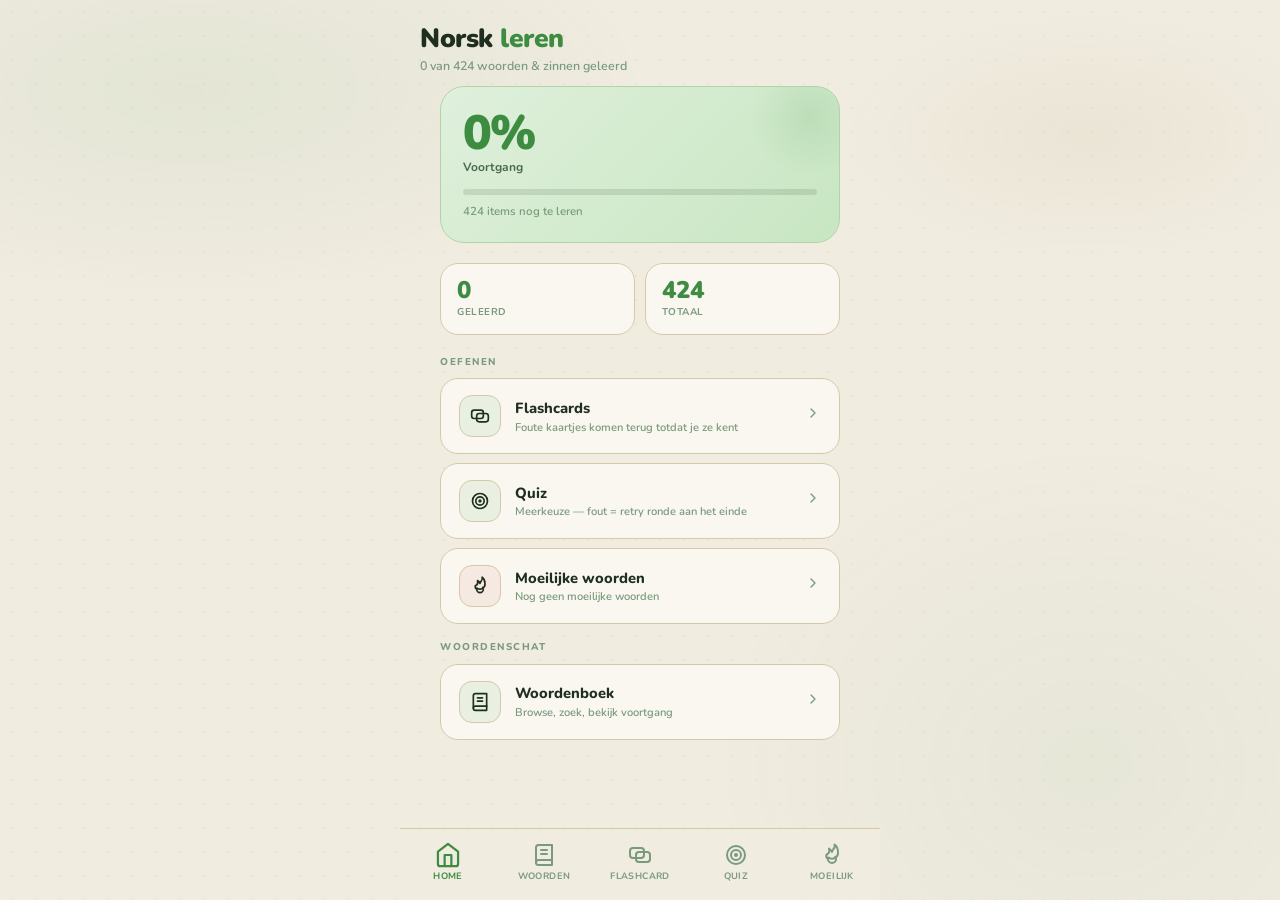
==== index.html @ a8a7155c "Update print statement from 'Hello' to 'Goodbye'" ====
<!DOCTYPE html>
<html lang="nl">
<head>
<meta charset="UTF-8">
<meta name="viewport" content="width=device-width, initial-scale=1.0, maximum-scale=1.0">
<meta name="apple-mobile-web-app-capable" content="yes">
<meta name="theme-color" content="#f0ece0">
<title>Norsk</title>
<link href="https://fonts.googleapis.com/css2?family=Nunito:wght@300;400;500;600;700;800;900&family=JetBrains+Mono:wght@400;500&display=swap" rel="stylesheet">
<style>
:root {
  --bg:        #f0ece0;
  --bg2:       #e8e2d0;
  --surface:   #faf7f0;
  --surface2:  #f0ead8;
  --border:    #d4c9a8;
  --border2:   #b8aa82;
  --accent:    #3d8c42;
  --accent-d:  #2e6b32;
  --accent-l:  #5aab60;
  --warm:      #8b6914;
  --warm-l:    #a67c1a;
  --red:       #c0392b;
  --red-l:     #e05545;
  --yellow:    #7a6a00;
  --text:      #1e2e1f;
  --text2:     #4a6b4e;
  --text3:     #7a9a7e;
  --nav-h:     72px;
  --safe-b:    env(safe-area-inset-bottom, 0px);
  --radius:    18px;
  --radius-sm: 12px;
}

* { margin:0; padding:0; box-sizing:border-box; -webkit-tap-highlight-color: transparent; }
html, body { height:100%; background:var(--bg); color:var(--text); font-family:'Nunito',sans-serif; overflow:hidden; }

/* organic leaf/dot pattern background */
body::before {
  content:'';
  position:fixed; inset:0;
  background-image:
    radial-gradient(ellipse 55% 35% at 15% 10%, rgba(61,140,66,0.07) 0%, transparent 65%),
    radial-gradient(ellipse 45% 55% at 85% 85%, rgba(61,140,66,0.05) 0%, transparent 65%),
    radial-gradient(ellipse 35% 25% at 85% 15%, rgba(139,105,20,0.05) 0%, transparent 55%);
  pointer-events:none; z-index:0;
}
/* subtle dot pattern */
body::after {
  content:'';
  position:fixed; inset:0;
  background-image: radial-gradient(circle, rgba(61,140,66,0.12) 1px, transparent 1px);
  background-size: 24px 24px;
  pointer-events:none; z-index:0;
  opacity:0.5;
}

/* ── APP SHELL ── */
#app { display:flex; flex-direction:column; height:100dvh; max-width:480px; margin:0 auto; position:relative; z-index:1; }

/* ── PAGES ── */
.page { display:none; flex:1; overflow-y:auto; overflow-x:hidden; padding:0 0 calc(var(--nav-h) + var(--safe-b) + 8px); }
.page.active { display:flex; flex-direction:column; }

.page-head { padding:1.5rem 1.25rem 0.75rem; flex-shrink:0; }
.page-title { font-size:1.65rem; font-weight:900; letter-spacing:-0.5px; line-height:1.1; color:var(--text); }
.page-title span { color:var(--accent); }
.page-sub { font-size:0.78rem; color:var(--text3); margin-top:0.25rem; font-weight:600; }

.scroll-area { flex:1; overflow-y:auto; padding:0 1.25rem 1rem; }

/* ── BOTTOM NAV ── */
#nav {
  position:fixed; bottom:0; left:50%; transform:translateX(-50%);
  width:100%; max-width:480px;
  height:calc(var(--nav-h) + var(--safe-b));
  background:rgba(240,236,224,0.92);
  backdrop-filter:blur(24px); -webkit-backdrop-filter:blur(24px);
  border-top:1px solid var(--border);
  display:flex; align-items:flex-start; padding-top:8px; z-index:100;
}
.nav-item {
  flex:1; display:flex; flex-direction:column; align-items:center; gap:3px;
  cursor:pointer; padding:6px 0; transition:all 0.18s;
  border:none; background:none; color:var(--text3); font-family:'Nunito',sans-serif;
}
.nav-item .nav-icon { width:24px; height:24px; transition:transform 0.18s; }
.nav-item .nav-icon svg { width:100%; height:100%; }
.nav-item .nav-lbl { font-size:0.58rem; font-weight:700; letter-spacing:0.4px; text-transform:uppercase; }
.nav-item.active { color:var(--accent); }
.nav-item.active .nav-icon { transform:scale(1.12); }

/* ── HOME PAGE ── */
.home-hero {
  margin:0 1.25rem 1.25rem;
  background:linear-gradient(135deg, #dff0dc 0%, #c8e6c2 100%);
  border:1px solid #b0d4a8;
  border-radius:24px;
  padding:1.4rem;
  position:relative;
  overflow:hidden;
}
.home-hero::before {
  content:'';
  position:absolute; top:-30px; right:-30px;
  width:120px; height:120px;
  background:radial-gradient(circle, rgba(61,140,66,0.12), transparent 70%);
  border-radius:50%;
}
.hero-pct { font-size:3rem; font-weight:900; color:var(--accent); line-height:1; letter-spacing:-2px; }
.hero-label { font-size:0.75rem; font-weight:700; color:var(--text2); margin-top:0.1rem; }
.hero-bar-wrap { background:rgba(0,0,0,0.1); border-radius:99px; height:6px; margin-top:0.9rem; overflow:hidden; }
.hero-bar { height:100%; border-radius:99px; background:linear-gradient(90deg, var(--accent-d), var(--accent-l)); transition:width 0.6s ease; }
.hero-sub { font-size:0.72rem; color:var(--text3); margin-top:0.5rem; font-weight:600; }

.stats-row { display:grid; grid-template-columns:repeat(2,1fr); gap:0.6rem; margin:0 1.25rem 1.25rem; }
.stat-card {
  background:var(--surface); border:1px solid var(--border);
  border-radius:var(--radius); padding:0.9rem 1rem;
}
.stat-val { font-size:1.5rem; font-weight:900; color:var(--accent); line-height:1; }
.stat-lbl { font-size:0.62rem; color:var(--text3); margin-top:0.2rem; font-weight:700; text-transform:uppercase; letter-spacing:0.5px; }

.section-label { font-size:0.62rem; font-weight:800; color:var(--text3); text-transform:uppercase; letter-spacing:1.5px; margin:0 1.25rem 0.6rem; }

.action-card {
  background:var(--surface); border:1px solid var(--border);
  border-radius:var(--radius); padding:1rem 1.1rem;
  display:flex; align-items:center; gap:0.9rem;
  cursor:pointer; transition:all 0.15s;
  margin:0 1.25rem 0.55rem;
}
.action-card:active { transform:scale(0.98); background:var(--surface2); }
.ac-icon {
  width:42px; height:42px; border-radius:13px;
  background:rgba(61,140,66,0.1); border:1px solid var(--border);
  display:flex; align-items:center; justify-content:center; flex-shrink:0;
}
.ac-icon svg { width:20px; height:20px; }
.ac-info { flex:1; }
.ac-title { font-size:0.92rem; font-weight:800; color:var(--text); }
.ac-desc { font-size:0.7rem; color:var(--text3); margin-top:0.1rem; font-weight:600; }
.ac-arrow { color:var(--text3); flex-shrink:0; }
.ac-arrow svg { width:16px; height:16px; }

.streak-card {
  margin:0 1.25rem 0.55rem;
  background:linear-gradient(135deg, #f5e8c8, #eeddb0);
  border:1px solid #d4b87a;
  border-radius:var(--radius); padding:1rem 1.1rem;
  display:flex; align-items:center; gap:0.9rem;
}
.sc-icon { width:42px; height:42px; border-radius:13px; background:rgba(139,105,20,0.12); border:1px solid #d4b87a; display:flex; align-items:center; justify-content:center; flex-shrink:0; }
.sc-icon svg { width:20px; height:20px; }
.sc-val { font-size:1.4rem; font-weight:900; color:var(--warm-l); line-height:1; }
.sc-lbl { font-size:0.65rem; color:#9a7a40; font-weight:700; text-transform:uppercase; letter-spacing:0.5px; }

/* ── BUTTONS ── */
.btn {
  display:inline-flex; align-items:center; justify-content:center; gap:0.4rem;
  padding:0.75rem 1.3rem; border-radius:var(--radius-sm);
  border:none; font-family:'Nunito',sans-serif;
  font-size:0.88rem; font-weight:800; cursor:pointer; transition:all 0.13s;
}
.btn:active { transform:scale(0.97); }
.btn svg { width:16px; height:16px; flex-shrink:0; }
.btn-primary { background:var(--accent); color:#fff; }
.btn-primary:hover { background:var(--accent-l); }
.btn-ghost { background:var(--surface); border:1px solid var(--border); color:var(--text2); }
.btn-ghost:hover { border-color:var(--border2); color:var(--text); }
.btn-green { background:rgba(109,191,114,0.15); border:1px solid rgba(109,191,114,0.4); color:var(--accent-l); }
.btn-red   { background:rgba(201,112, 96,0.15); border:1px solid rgba(201,112, 96,0.4); color:var(--red-l); }
.btn-warm  { background:rgba(200,165, 90,0.15); border:1px solid rgba(200,165, 90,0.4); color:var(--warm-l); }
.btn-full { width:100%; }
.btn-lg { padding:1rem 1.5rem; font-size:0.95rem; border-radius:16px; }

/* ── SETUP GROUPS ── */
.setup-group { margin-bottom:1rem; }
.setup-group label { font-size:0.65rem; font-weight:800; color:var(--text3); text-transform:uppercase; letter-spacing:1.2px; display:block; margin-bottom:0.5rem; }
.option-row { display:flex; gap:0.45rem; flex-wrap:wrap; }
.opt-btn {
  flex:1; min-width:70px;
  background:var(--surface); border:1.5px solid var(--border);
  color:var(--text2); padding:0.55rem 0.6rem;
  border-radius:var(--radius-sm); font-family:'Nunito',sans-serif;
  font-size:0.78rem; font-weight:700; cursor:pointer; transition:all 0.12s; text-align:center;
}
.opt-btn.active { background:rgba(109,191,114,0.12); border-color:var(--accent); color:var(--accent-l); }

/* ── REFERENCE ── */
.search-box {
  position:sticky; top:0; z-index:10;
  background:var(--bg); padding:0.75rem 1.25rem;
}
.search-input {
  width:100%; background:var(--surface); border:1.5px solid var(--border);
  color:var(--text); padding:0.65rem 0.9rem; border-radius:var(--radius-sm);
  font-family:'Nunito',sans-serif; font-size:0.85rem; font-weight:600; outline:none;
}
.search-input:focus { border-color:var(--accent); }
.search-input::placeholder { color:var(--text3); }

.chip-row { display:flex; gap:0.4rem; padding:0 1.25rem 0.75rem; }
.chip {
  background:var(--surface); border:1.5px solid var(--border); color:var(--text3);
  padding:0.3rem 0.85rem; border-radius:99px; font-size:0.72rem; font-weight:700; cursor:pointer; transition:all 0.1s;
}
.chip.active { background:rgba(109,191,114,0.12); border-color:var(--accent); color:var(--accent-l); }

.cat-header { font-size:0.62rem; font-weight:800; color:var(--text3); text-transform:uppercase; letter-spacing:1.5px; padding:1rem 1.25rem 0.5rem; }
.word-list { padding:0 1.25rem; }
.word-row { display:flex; align-items:center; gap:0.75rem; padding:0.55rem 0; border-bottom:1px solid var(--border); }
.word-row:last-child { border-bottom:none; }
.wr-n { font-size:0.58rem; color:var(--text3); min-width:20px; font-family:'JetBrains Mono'; }
.wr-no { font-size:0.88rem; font-weight:700; color:var(--text); flex:1; }
.wr-nl { font-size:0.8rem; color:var(--text2); font-weight:600; text-align:right; }
.wr-dot { width:7px; height:7px; border-radius:50%; background:var(--accent); opacity:0; flex-shrink:0; transition:opacity 0.2s; }
.word-row.known .wr-dot { opacity:1; }
.word-row.known .wr-no { color:var(--text2); }

.phrase-card {
  background:var(--surface); border:1px solid var(--border);
  border-radius:var(--radius-sm); padding:0.8rem 1rem; margin:0 1.25rem 0.45rem;
}
.phrase-card.known { border-color:rgba(109,191,114,0.3); }
.pc-no { font-size:0.85rem; font-weight:700; color:var(--text); margin-bottom:0.2rem; }
.pc-nl { font-size:0.78rem; color:var(--text2); font-weight:600; }
.pc-tag { font-size:0.58rem; color:var(--text3); margin-top:0.3rem; font-weight:800; text-transform:uppercase; letter-spacing:0.6px; }

/* ── FLASHCARD ── */
.fc-setup-wrap { padding:0 1.25rem; flex:1; overflow-y:auto; }

.fc-play { display:none; flex-direction:column; height:100%; }
.fc-play.active { display:flex; }

.fc-topbar { padding:0.75rem 1.25rem; flex-shrink:0; }
.fc-prog-row { display:flex; align-items:center; gap:0.75rem; margin-bottom:0.5rem; }
.fc-prog-bar { flex:1; height:6px; background:var(--border); border-radius:99px; overflow:hidden; }
.fc-prog-fill { height:100%; border-radius:99px; background:linear-gradient(90deg, var(--accent-d), var(--accent-l)); transition:width 0.35s; }
.fc-prog-txt { font-size:0.7rem; color:var(--text3); font-family:'JetBrains Mono'; font-weight:500; white-space:nowrap; }
.fc-badges { display:flex; gap:0.45rem; }
.fc-badge { font-size:0.65rem; font-weight:800; padding:0.22rem 0.65rem; border-radius:99px; }
.fc-badge.remaining { background:rgba(61,140,66,0.12); color:var(--accent-d); }
.fc-badge.retry { background:rgba(200,165,90,0.12); color:var(--warm-l); }
.fc-badge.done { background:rgba(61,140,66,0.15); color:var(--accent-d); }

.fc-card-wrap { flex:1; display:flex; align-items:center; justify-content:center; padding:0.75rem 1.25rem; perspective:1400px; }
.fc-card {
  width:100%; max-width:360px; height:215px;
  position:relative; transform-style:preserve-3d;
  transition:transform 0.5s cubic-bezier(0.34,1.15,0.64,1);
  cursor:pointer; flex-shrink:0;
}
.fc-card.flipped { transform:rotateY(180deg); }
.fc-face {
  position:absolute; inset:0;
  backface-visibility:hidden; -webkit-backface-visibility:hidden;
  border-radius:24px; display:flex; flex-direction:column;
  align-items:center; justify-content:center; padding:1.5rem; text-align:center;
}
.fc-front {
  background:linear-gradient(145deg, #fdfaf3 0%, #f5f0e4 100%);
  border:1px solid var(--border);
  box-shadow:0 4px 20px rgba(0,0,0,0.08), inset 0 1px 0 rgba(255,255,255,0.8);
}
.fc-back {
  background:linear-gradient(145deg, #d8f0d8 0%, #c8e8c4 100%);
  border:1px solid rgba(61,140,66,0.4);
  box-shadow:0 4px 20px rgba(0,0,0,0.08);
  transform:rotateY(180deg);
}
.fc-face-hint { font-size:0.6rem; font-weight:800; color:var(--text3); text-transform:uppercase; letter-spacing:2px; margin-bottom:0.9rem; }
.fc-face-word { font-size:clamp(1.25rem,5vw,2rem); font-weight:900; color:var(--text); letter-spacing:-0.3px; line-height:1.2; }
.fc-back .fc-face-word { color:var(--accent-d); }
.fc-face-cat { font-size:0.62rem; color:var(--text3); margin-top:0.65rem; font-weight:700; }
.fc-face-tap { font-size:0.65rem; color:var(--text3); margin-top:1.1rem; font-weight:600; }
.fc-retry-tag { font-size:0.62rem; background:rgba(200,165,90,0.15); color:var(--warm-l); border-radius:99px; padding:0.2rem 0.65rem; font-weight:800; margin-top:0.75rem; border:1px solid rgba(200,165,90,0.3); display:none; }

.fc-actions { padding:0 1.25rem 0.75rem; flex-shrink:0; }
.fc-action-row { display:flex; gap:0.5rem; margin-bottom:0.5rem; }
.fc-action-row .btn { flex:1; }

/* ── QUIZ ── */
.quiz-setup-wrap { padding:0 1.25rem; flex:1; overflow-y:auto; }
.quiz-play { display:none; flex-direction:column; height:100%; }
.quiz-play.active { display:flex; }

.quiz-topbar { padding:0.75rem 1.25rem 0; flex-shrink:0; }
.quiz-prog-row { display:flex; align-items:center; gap:0.75rem; margin-bottom:0.4rem; }
.quiz-prog-bar { flex:1; height:6px; background:var(--border); border-radius:99px; overflow:hidden; }
.quiz-prog-fill { height:100%; border-radius:99px; background:linear-gradient(90deg, var(--accent-d), var(--accent-l)); transition:width 0.3s; }
.quiz-prog-txt { font-size:0.7rem; color:var(--text3); font-family:'JetBrains Mono'; white-space:nowrap; }
.quiz-badges { display:flex; gap:0.45rem; margin-bottom:0.25rem; }
.quiz-badge { font-size:0.65rem; font-weight:800; padding:0.22rem 0.65rem; border-radius:99px; }
.quiz-badge.correct { background:rgba(61,140,66,0.12); color:var(--accent-d); }
.quiz-badge.wrong { background:rgba(201,112,96,0.12); color:var(--red-l); }
.quiz-badge.retry { background:rgba(200,165,90,0.12); color:var(--warm-l); }

.quiz-body { flex:1; overflow-y:auto; padding:0.75rem 1.25rem 0.5rem; }
.quiz-round-tag { display:inline-flex; align-items:center; gap:0.35rem; font-size:0.63rem; font-weight:800; padding:0.25rem 0.75rem; border-radius:99px; margin-bottom:0.8rem; }
.quiz-round-tag.r1 { background:rgba(61,140,66,0.1); color:var(--accent-d); border:1px solid rgba(61,140,66,0.3); }
.quiz-round-tag.r2 { background:rgba(200,165,90,0.12); color:var(--warm-l); border:1px solid rgba(200,165,90,0.3); }
.quiz-round-tag svg { width:13px; height:13px; }

.quiz-q-label { font-size:0.62rem; font-weight:800; color:var(--text3); text-transform:uppercase; letter-spacing:1px; margin-bottom:0.35rem; }
.quiz-q-word { font-size:clamp(1.2rem,5vw,1.8rem); font-weight:900; color:var(--text); letter-spacing:-0.3px; margin-bottom:0.2rem; line-height:1.2; }
.quiz-q-cat { font-size:0.62rem; color:var(--text3); margin-bottom:1.1rem; font-weight:700; }

.choices { display:flex; flex-direction:column; gap:0.5rem; }
.choice-btn {
  width:100%; background:var(--surface); border:1.5px solid var(--border); color:var(--text);
  padding:0.85rem 1rem; border-radius:var(--radius-sm);
  font-family:'Nunito',sans-serif; font-size:0.88rem; font-weight:700; text-align:left;
  cursor:pointer; transition:all 0.12s; display:flex; align-items:center; gap:0.75rem;
}
.choice-btn:hover:not(:disabled) { background:var(--surface2); border-color:var(--border2); }
.choice-btn:active:not(:disabled) { transform:scale(0.99); }
.choice-letter {
  width:28px; height:28px; border-radius:8px;
  background:var(--bg); border:1px solid var(--border); display:flex; align-items:center; justify-content:center;
  font-size:0.7rem; font-weight:800; color:var(--text3); flex-shrink:0;
}
.choice-btn.correct { background:rgba(61,140,66,0.1); border-color:var(--accent-d); color:var(--accent-d); }
.choice-btn.correct .choice-letter { background:var(--accent); color:#fff; }
.choice-btn.wrong { background:rgba(201,112,96,0.12); border-color:var(--red); color:var(--red-l); }
.choice-btn.wrong .choice-letter { background:var(--red); color:#fff; }
.choice-btn:disabled { cursor:default; }

.quiz-feedback { margin-top:0.7rem; padding:0.75rem 1rem; border-radius:var(--radius-sm); font-size:0.82rem; font-weight:700; display:none; }
.quiz-feedback.show { display:block; }
.quiz-feedback.correct { background:rgba(61,140,66,0.08); border:1px solid rgba(61,140,66,0.3); color:var(--accent-d); }
.quiz-feedback.wrong { background:rgba(201,112,96,0.1); border:1px solid rgba(201,112,96,0.3); color:var(--red-l); }

.quiz-next { padding:0.75rem 1.25rem; flex-shrink:0; }

/* ── RESULTS ── */
.result-screen {
  display:flex; flex-direction:column; align-items:center; justify-content:center;
  padding:2rem 1.5rem; text-align:center; flex:1;
}
.result-icon { width:72px; height:72px; border-radius:22px; background:rgba(61,140,66,0.1); border:1px solid var(--border); display:flex; align-items:center; justify-content:center; margin:0 auto 1rem; }
.result-icon svg { width:36px; height:36px; }
.result-title { font-size:1.7rem; font-weight:900; letter-spacing:-0.5px; margin-bottom:0.4rem; }
.result-score { font-size:2.8rem; font-weight:900; color:var(--accent); line-height:1; margin:0.5rem 0; }
.result-sub { font-size:0.8rem; color:var(--text2); margin-bottom:1.5rem; font-weight:600; }
.result-stats { display:grid; grid-template-columns:repeat(3,1fr); gap:0.6rem; width:100%; margin-bottom:1.5rem; }
.result-stat { background:var(--surface); border:1px solid var(--border); border-radius:var(--radius-sm); padding:0.75rem 0.5rem; }
.rs-val { font-size:1.3rem; font-weight:900; }
.rs-lbl { font-size:0.58rem; color:var(--text3); text-transform:uppercase; letter-spacing:0.5px; margin-top:0.15rem; font-weight:700; }
.result-btns { display:flex; gap:0.6rem; width:100%; }
.result-btns .btn { flex:1; }

/* ── DIFFICULT ── */
.diff-empty { display:flex; flex-direction:column; align-items:center; justify-content:center; flex:1; gap:0.75rem; text-align:center; padding:2rem; }
.diff-empty .de-icon { width:64px; height:64px; border-radius:20px; background:rgba(61,140,66,0.1); border:1px solid var(--border); display:flex; align-items:center; justify-content:center; margin:0 auto; }
.diff-empty .de-icon svg { width:32px; height:32px; }
.diff-empty .de-title { font-size:1.1rem; font-weight:800; }
.diff-empty .de-sub { font-size:0.75rem; color:var(--text3); font-weight:600; }

.diff-item { display:flex; align-items:center; gap:0.75rem; padding:0.75rem 1.25rem; border-bottom:1px solid var(--border); }
.di-bar { width:4px; height:36px; border-radius:2px; flex-shrink:0; }
.di-no { font-size:0.9rem; font-weight:700; color:var(--text); flex:1; }
.di-nl { font-size:0.78rem; color:var(--text2); font-weight:600; flex:1; }
.di-count { font-size:0.7rem; font-weight:800; color:var(--red-l); font-family:'JetBrains Mono'; white-space:nowrap; }

/* ── MISC ── */
.hidden { display:none !important; }
.mt1 { margin-top:0.6rem; }
@keyframes slideUp { from{opacity:0;transform:translateY(18px)} to{opacity:1;transform:translateY(0)} }
.anim-in { animation:slideUp 0.22s ease forwards; }
</style>
</head>
<body>
<div id="app">

<!-- ══ HOME ════════════════════════════════════ -->
<div class="page active" id="page-home">
  <div class="page-head">
    <div class="page-title">Norsk <span>leren</span></div>
    <div class="page-sub" id="home-sub">Laad voortgang...</div>
  </div>
  <div class="scroll-area">
    <div class="home-hero">
      <div class="hero-pct" id="h-pct">0%</div>
      <div class="hero-label">Voortgang</div>
      <div class="hero-bar-wrap"><div class="hero-bar" id="h-pbar" style="width:0%"></div></div>
      <div class="hero-sub" id="h-sub2">—</div>
    </div>

    <div class="stats-row">
      <div class="stat-card"><div class="stat-val" id="h-known">0</div><div class="stat-lbl">Geleerd</div></div>
      <div class="stat-card"><div class="stat-val" id="h-total">0</div><div class="stat-lbl">Totaal</div></div>
    </div>

    <div class="section-label">Oefenen</div>
    <div class="action-card" onclick="goPage('fc')">
      <div class="ac-icon" style="background:rgba(109,191,114,0.12)"><svg viewBox="0 0 24 24" fill="none" stroke="currentColor" stroke-width="2" stroke-linecap="round" stroke-linejoin="round"><rect x="2" y="5" width="14" height="10" rx="3"/><rect x="8" y="9" width="14" height="10" rx="3"/></svg></div>
      <div class="ac-info"><div class="ac-title">Flashcards</div><div class="ac-desc">Foute kaartjes komen terug totdat je ze kent</div></div>
      <div class="ac-arrow"><svg viewBox="0 0 24 24" fill="none" stroke="currentColor" stroke-width="2" stroke-linecap="round" stroke-linejoin="round"><polyline points="9 18 15 12 9 6"/></svg></div>
    </div>
    <div class="action-card" onclick="goPage('quiz')">
      <div class="ac-icon" style="background:rgba(109,191,114,0.12)"><svg viewBox="0 0 24 24" fill="none" stroke="currentColor" stroke-width="2" stroke-linecap="round" stroke-linejoin="round"><circle cx="12" cy="12" r="9"/><circle cx="12" cy="12" r="5"/><circle cx="12" cy="12" r="1" fill="currentColor"/></svg></div>
      <div class="ac-info"><div class="ac-title">Quiz</div><div class="ac-desc">Meerkeuze — fout = retry ronde aan het einde</div></div>
      <div class="ac-arrow"><svg viewBox="0 0 24 24" fill="none" stroke="currentColor" stroke-width="2" stroke-linecap="round" stroke-linejoin="round"><polyline points="9 18 15 12 9 6"/></svg></div>
    </div>
    <div class="action-card" onclick="goPage('diff')">
      <div class="ac-icon" style="background:rgba(201,112,96,0.1)"><svg viewBox="0 0 24 24" fill="none" stroke="currentColor" stroke-width="2" stroke-linecap="round" stroke-linejoin="round"><path d="M8.5 14.5A6 6 0 0 0 18 9c0-5-3.5-7.5-3.5-7.5s1 2.5-1 4.5C12 8 12 9 12 9c-.5-2-3-3.5-3-3.5s1 4.5-1.5 5.5c-.5.2-1 .5-1 .5A4 4 0 0 0 8 16c0 2.2 1.8 4 4 4s4-1.8 4-4c0-.9-.3-1.7-.8-2.3"/></svg></div>
      <div class="ac-info"><div class="ac-title">Moeilijke woorden</div><div class="ac-desc" id="h-diff-desc">—</div></div>
      <div class="ac-arrow"><svg viewBox="0 0 24 24" fill="none" stroke="currentColor" stroke-width="2" stroke-linecap="round" stroke-linejoin="round"><polyline points="9 18 15 12 9 6"/></svg></div>
    </div>

    <div class="section-label" style="margin-top:1rem;">Woordenschat</div>
    <div class="action-card" onclick="goPage('ref')">
      <div class="ac-icon" style="background:rgba(109,191,114,0.12)"><svg viewBox="0 0 24 24" fill="none" stroke="currentColor" stroke-width="2" stroke-linecap="round" stroke-linejoin="round"><path d="M4 19.5A2.5 2.5 0 0 1 6.5 17H20"/><path d="M6.5 2H20v20H6.5A2.5 2.5 0 0 1 4 19.5v-15A2.5 2.5 0 0 1 6.5 2z"/><line x1="9" y1="7" x2="15" y2="7"/><line x1="9" y1="11" x2="15" y2="11"/></svg></div>
      <div class="ac-info"><div class="ac-title">Woordenboek</div><div class="ac-desc">Browse, zoek, bekijk voortgang</div></div>
      <div class="ac-arrow"><svg viewBox="0 0 24 24" fill="none" stroke="currentColor" stroke-width="2" stroke-linecap="round" stroke-linejoin="round"><polyline points="9 18 15 12 9 6"/></svg></div>
    </div>

    <div id="streak-section" style="display:none">
      <div class="section-label" style="margin-top:1rem;">Beste streak</div>
      <div class="streak-card">
        <div class="sc-icon"><svg viewBox="0 0 24 24" fill="none" stroke="#c8a55a" stroke-width="2" stroke-linecap="round" stroke-linejoin="round"><path d="M8.5 14.5A6 6 0 0 0 18 9c0-5-3.5-7.5-3.5-7.5s1 2.5-1 4.5C12 8 12 9 12 9c-.5-2-3-3.5-3-3.5s1 4.5-1.5 5.5c-.5.2-1 .5-1 .5A4 4 0 0 0 8 16c0 2.2 1.8 4 4 4s4-1.8 4-4c0-.9-.3-1.7-.8-2.3"/></svg></div>
        <div><div class="sc-val" id="h-streak">0</div><div class="sc-lbl">Quiz streak record</div></div>
      </div>
    </div>
  </div>
</div>

<!-- ══ REFERENCE ════════════════════════════════ -->
<div class="page" id="page-ref">
  <div class="page-head">
    <div class="page-title">Woorden<span>boek</span></div>
    <div class="page-sub" id="ref-sub">— items</div>
  </div>
  <div class="search-box">
    <input class="search-input" id="ref-search" placeholder="zoek Noors of Nederlands..." oninput="filterRef()">
  </div>
  <div class="chip-row" id="ref-chips">
    <button class="chip active" onclick="setRefFilter('all',this)">Alles</button>
    <button class="chip" onclick="setRefFilter('words',this)">Woorden</button>
    <button class="chip" onclick="setRefFilter('phrases',this)">Zinnen</button>
  </div>
  <div style="flex:1;overflow-y:auto;" id="ref-body"></div>
</div>

<!-- ══ FLASHCARDS ════════════════════════════════ -->
<div class="page" id="page-fc">
  <div class="page-head">
    <div class="page-title">Flash<span>cards</span></div>
    <div class="page-sub">Foute kaartjes herhalen tot je ze kent</div>
  </div>
  <!-- Setup -->
  <div id="fc-setup-wrap" class="fc-setup-wrap">
    <div class="setup-group">
      <label>Wat wil je oefenen?</label>
      <div class="option-row" id="fc-cat-opts">
        <button class="opt-btn active" data-val="all">Alles</button>
        <button class="opt-btn" data-val="words">Woorden</button>
        <button class="opt-btn" data-val="phrases">Zinnen</button>
        <button class="opt-btn" data-val="unknown">Onbekend</button>
      </div>
    </div>
    <div class="setup-group">
      <label>Richting</label>
      <div class="option-row" id="fc-dir-opts">
        <button class="opt-btn active" data-val="no-nl">Noors → NL</button>
        <button class="opt-btn" data-val="nl-no">NL → Noors</button>
        <button class="opt-btn" data-val="random">Willekeurig</button>
      </div>
    </div>
    <button class="btn btn-primary btn-full btn-lg" style="margin-top:0.5rem;" onclick="startFC()">Start flashcards</button>
  </div>
  <!-- Play -->
  <div class="fc-play" id="fc-play-wrap">
    <div class="fc-topbar">
      <div class="fc-prog-row">
        <div class="fc-prog-bar"><div class="fc-prog-fill" id="fc-pbar" style="width:0%"></div></div>
        <div class="fc-prog-txt" id="fc-ptxt">0/0</div>
      </div>
      <div class="fc-badges">
        <span class="fc-badge remaining" id="fc-b-rem">0 over</span>
        <span class="fc-badge retry" id="fc-b-retry">0 herhaling</span>
        <span class="fc-badge done" id="fc-b-done">0 klaar</span>
      </div>
    </div>
    <div class="fc-card-wrap">
      <div class="fc-card" id="fc-card" onclick="flipFC()">
        <div class="fc-face fc-front">
          <div class="fc-face-hint" id="ff-hint">Noors</div>
          <div class="fc-face-word" id="ff-word">—</div>
          <div class="fc-face-cat" id="ff-cat"></div>
          <div class="fc-face-tap">klik om te omdraaien</div>
        </div>
        <div class="fc-face fc-back">
          <div class="fc-face-hint" id="fb-hint">Nederlands</div>
          <div class="fc-face-word" id="fb-word">—</div>
          <div class="fc-face-cat" id="fb-cat"></div>
          <div class="fc-retry-tag" id="fb-retry">herhaling</div>
        </div>
      </div>
    </div>
    <div class="fc-actions">
      <div class="fc-action-row">
        <button class="btn btn-red" onclick="fcAnswer('bad')"><svg viewBox="0 0 24 24" fill="none" stroke="currentColor" stroke-width="2.5" stroke-linecap="round" stroke-linejoin="round"><line x1="18" y1="6" x2="6" y2="18"/><line x1="6" y1="6" x2="18" y2="18"/></svg> Wist niet</button>
        <button class="btn btn-ghost" onclick="flipFC()"><svg viewBox="0 0 24 24" fill="none" stroke="currentColor" stroke-width="2" stroke-linecap="round" stroke-linejoin="round"><path d="M3 12a9 9 0 0 1 9-9 9.75 9.75 0 0 1 6.74 2.74L21 8"/><path d="M21 3v5h-5"/><path d="M21 12a9 9 0 0 1-9 9 9.75 9.75 0 0 1-6.74-2.74L3 16"/><path d="M8 16H3v5"/></svg> Omdraaien</button>
        <button class="btn btn-green" onclick="fcAnswer('good')"><svg viewBox="0 0 24 24" fill="none" stroke="currentColor" stroke-width="2.5" stroke-linecap="round" stroke-linejoin="round"><polyline points="20 6 9 17 4 12"/></svg> Kende ik!</button>
      </div>
      <button class="btn btn-ghost btn-full" onclick="stopFC()"><svg viewBox="0 0 24 24" fill="none" stroke="currentColor" stroke-width="2" stroke-linecap="round" stroke-linejoin="round"><polyline points="15 18 9 12 15 6"/></svg> Terug naar instellingen</button>
    </div>
  </div>
  <!-- FC Done -->
  <div class="result-screen" id="fc-result-wrap" style="display:none;">
    <div class="result-icon"><svg viewBox="0 0 24 24" fill="none" stroke="currentColor" stroke-width="2" stroke-linecap="round" stroke-linejoin="round"><path d="M11 20A7 7 0 0 1 9.8 6.1C15.5 5 17 4.48 19 2c1 2 2 4.18 2 8 0 5.5-4.78 10-10 10z"/><path d="M2 21c0-3 1.85-5.36 5.08-6C9.5 14.52 12 13 13 12"/></svg></div>
    <div class="result-title">Alle kaartjes!</div>
    <div class="result-score" id="fc-res-score">0/0</div>
    <div class="result-sub" id="fc-res-sub"></div>
    <div class="result-btns mt1">
      <button class="btn btn-primary" onclick="startFC()">Opnieuw</button>
      <button class="btn btn-ghost" onclick="stopFC()">Instellingen</button>
    </div>
  </div>
</div>

<!-- ══ QUIZ ════════════════════════════════════ -->
<div class="page" id="page-quiz">
  <div class="page-head">
    <div class="page-title"><span>Quiz</span> modus</div>
    <div class="page-sub">Fout = retry ronde aan het einde</div>
  </div>
  <!-- Setup -->
  <div id="quiz-setup-wrap" class="quiz-setup-wrap">
    <div class="setup-group">
      <label>Wat wil je oefenen?</label>
      <div class="option-row" id="qz-cat-opts">
        <button class="opt-btn active" data-val="all">Alles</button>
        <button class="opt-btn" data-val="words">Woorden</button>
        <button class="opt-btn" data-val="phrases">Zinnen</button>
        <button class="opt-btn" data-val="unknown">Onbekend</button>
      </div>
    </div>
    <div class="setup-group">
      <label>Richting</label>
      <div class="option-row" id="qz-dir-opts">
        <button class="opt-btn active" data-val="no-nl">Noors → NL</button>
        <button class="opt-btn" data-val="nl-no">NL → Noors</button>
      </div>
    </div>
    <div class="setup-group">
      <label>Aantal vragen</label>
      <div class="option-row" id="qz-len-opts">
        <button class="opt-btn active" data-val="10">10</button>
        <button class="opt-btn" data-val="20">20</button>
        <button class="opt-btn" data-val="30">30</button>
        <button class="opt-btn" data-val="50">50</button>
      </div>
    </div>
    <button class="btn btn-primary btn-full btn-lg" style="margin-top:0.5rem;" onclick="startQuiz()">Start quiz</button>
  </div>
  <!-- Play -->
  <div class="quiz-play" id="quiz-play-wrap">
    <div class="quiz-topbar">
      <div class="quiz-prog-row">
        <div class="quiz-prog-bar"><div class="quiz-prog-fill" id="qz-pbar" style="width:0%"></div></div>
        <div class="quiz-prog-txt" id="qz-ptxt">0/0</div>
      </div>
      <div class="quiz-badges">
        <span class="quiz-badge correct" id="qz-b-ok">0 goed</span>
        <span class="quiz-badge wrong" id="qz-b-wrong">0 fout</span>
        <span class="quiz-badge retry" id="qz-b-retry">0 herhaling</span>
      </div>
    </div>
    <div class="quiz-body" id="quiz-body"></div>
    <div class="quiz-next" id="quiz-next-wrap" style="display:none;">
      <button class="btn btn-primary btn-full" onclick="nextQuestion()">Volgende →</button>
    </div>
  </div>
  <!-- Result -->
  <div class="result-screen" id="quiz-result-wrap" style="display:none;">
    <div class="result-icon" id="qr-icon"><svg viewBox="0 0 24 24" fill="none" stroke="currentColor" stroke-width="2" stroke-linecap="round" stroke-linejoin="round"><path d="M11 20A7 7 0 0 1 9.8 6.1C15.5 5 17 4.48 19 2c1 2 2 4.18 2 8 0 5.5-4.78 10-10 10z"/><path d="M2 21c0-3 1.85-5.36 5.08-6C9.5 14.52 12 13 13 12"/></svg></div>
    <div class="result-title" id="qr-title">Klaar!</div>
    <div class="result-score" id="qr-score"></div>
    <div class="result-sub" id="qr-sub"></div>
    <div class="result-stats" id="qr-stats"></div>
    <div class="result-btns">
      <button class="btn btn-primary" onclick="startQuiz()">Opnieuw</button>
      <button class="btn btn-ghost" onclick="stopQuiz()">Instellingen</button>
    </div>
  </div>
</div>

<!-- ══ DIFFICULT ════════════════════════════════ -->
<div class="page" id="page-diff">
  <div class="page-head">
    <div class="page-title">Moeilijke <span>woorden</span></div>
    <div class="page-sub">Woorden die je het vaakst fout hebt</div>
  </div>
  <div style="flex:1;overflow-y:auto;" id="diff-body"></div>
</div>

<!-- ══ BOTTOM NAV ════════════════════════════════ -->
<nav id="nav">
  <button class="nav-item active" onclick="goPage('home')" data-page="home">
    <span class="nav-icon"><svg viewBox="0 0 24 24" fill="none" stroke="currentColor" stroke-width="2" stroke-linecap="round" stroke-linejoin="round"><path d="m3 9 9-7 9 7v11a2 2 0 0 1-2 2H5a2 2 0 0 1-2-2z"/><polyline points="9 22 9 12 15 12 15 22"/></svg></span><span class="nav-lbl">Home</span>
  </button>
  <button class="nav-item" onclick="goPage('ref')" data-page="ref">
    <span class="nav-icon"><svg viewBox="0 0 24 24" fill="none" stroke="currentColor" stroke-width="2" stroke-linecap="round" stroke-linejoin="round"><path d="M4 19.5A2.5 2.5 0 0 1 6.5 17H20"/><path d="M6.5 2H20v20H6.5A2.5 2.5 0 0 1 4 19.5v-15A2.5 2.5 0 0 1 6.5 2z"/><line x1="9" y1="7" x2="15" y2="7"/><line x1="9" y1="11" x2="15" y2="11"/></svg></span><span class="nav-lbl">Woorden</span>
  </button>
  <button class="nav-item" onclick="goPage('fc')" data-page="fc">
    <span class="nav-icon"><svg viewBox="0 0 24 24" fill="none" stroke="currentColor" stroke-width="2" stroke-linecap="round" stroke-linejoin="round"><rect x="2" y="5" width="14" height="10" rx="3"/><rect x="8" y="9" width="14" height="10" rx="3"/></svg></span><span class="nav-lbl">Flashcard</span>
  </button>
  <button class="nav-item" onclick="goPage('quiz')" data-page="quiz">
    <span class="nav-icon"><svg viewBox="0 0 24 24" fill="none" stroke="currentColor" stroke-width="2" stroke-linecap="round" stroke-linejoin="round"><circle cx="12" cy="12" r="9"/><circle cx="12" cy="12" r="5"/><circle cx="12" cy="12" r="1" fill="currentColor"/></svg></span><span class="nav-lbl">Quiz</span>
  </button>
  <button class="nav-item" onclick="goPage('diff')" data-page="diff">
    <span class="nav-icon"><svg viewBox="0 0 24 24" fill="none" stroke="currentColor" stroke-width="2" stroke-linecap="round" stroke-linejoin="round"><path d="M8.5 14.5A6 6 0 0 0 18 9c0-5-3.5-7.5-3.5-7.5s1 2.5-1 4.5C12 8 12 9 12 9c-.5-2-3-3.5-3-3.5s1 4.5-1.5 5.5c-.5.2-1 .5-1 .5A4 4 0 0 0 8 16c0 2.2 1.8 4 4 4s4-1.8 4-4c0-.9-.3-1.7-.8-2.3"/></svg></span><span class="nav-lbl">Moeilijk</span>
  </button>
</nav>
</div>

<script>
// ═══ SVG ICONS ═══════════════════════════════════════════
function svgFC(c='currentColor'){return`<svg viewBox="0 0 24 24" fill="none" stroke="${c}" stroke-width="2" stroke-linecap="round" stroke-linejoin="round"><rect x="2" y="5" width="14" height="10" rx="3"/><rect x="8" y="9" width="14" height="10" rx="3" fill="none"/></svg>`}
function svgTarget(c='currentColor'){return`<svg viewBox="0 0 24 24" fill="none" stroke="${c}" stroke-width="2" stroke-linecap="round" stroke-linejoin="round"><circle cx="12" cy="12" r="9"/><circle cx="12" cy="12" r="5"/><circle cx="12" cy="12" r="1" fill="${c}"/></svg>`}
function svgBook(c='currentColor'){return`<svg viewBox="0 0 24 24" fill="none" stroke="${c}" stroke-width="2" stroke-linecap="round" stroke-linejoin="round"><path d="M4 19.5A2.5 2.5 0 0 1 6.5 17H20"/><path d="M6.5 2H20v20H6.5A2.5 2.5 0 0 1 4 19.5v-15A2.5 2.5 0 0 1 6.5 2z"/><line x1="9" y1="7" x2="15" y2="7"/><line x1="9" y1="11" x2="15" y2="11"/></svg>`}
function svgFlame(c='currentColor'){return`<svg viewBox="0 0 24 24" fill="none" stroke="${c}" stroke-width="2" stroke-linecap="round" stroke-linejoin="round"><path d="M8.5 14.5A6 6 0 0 0 18 9c0-5-3.5-7.5-3.5-7.5s1 2.5-1 4.5C12 8 12 9 12 9c-.5-2-3-3.5-3-3.5s1 4.5-1.5 5.5c-.5.2-1 .5-1 .5A4 4 0 0 0 8 16c0 2.2 1.8 4 4 4s4-1.8 4-4c0-.9-.3-1.7-.8-2.3"/></svg>`}
function svgArrow(c='currentColor'){return`<svg viewBox="0 0 24 24" fill="none" stroke="${c}" stroke-width="2" stroke-linecap="round" stroke-linejoin="round"><polyline points="9 18 15 12 9 6"/></svg>`}
function svgCheck(c='currentColor'){return`<svg viewBox="0 0 24 24" fill="none" stroke="${c}" stroke-width="2.5" stroke-linecap="round" stroke-linejoin="round"><polyline points="20 6 9 17 4 12"/></svg>`}
function svgX(c='currentColor'){return`<svg viewBox="0 0 24 24" fill="none" stroke="${c}" stroke-width="2.5" stroke-linecap="round" stroke-linejoin="round"><line x1="18" y1="6" x2="6" y2="18"/><line x1="6" y1="6" x2="18" y2="18"/></svg>`}
function svgFlip(c='currentColor'){return`<svg viewBox="0 0 24 24" fill="none" stroke="${c}" stroke-width="2" stroke-linecap="round" stroke-linejoin="round"><path d="M3 12a9 9 0 0 1 9-9 9.75 9.75 0 0 1 6.74 2.74L21 8"/><path d="M21 3v5h-5"/><path d="M21 12a9 9 0 0 1-9 9 9.75 9.75 0 0 1-6.74-2.74L3 16"/><path d="M8 16H3v5"/></svg>`}
function svgBack(c='currentColor'){return`<svg viewBox="0 0 24 24" fill="none" stroke="${c}" stroke-width="2" stroke-linecap="round" stroke-linejoin="round"><polyline points="15 18 9 12 15 6"/></svg>`}
function svgLeaf(c='currentColor'){return`<svg viewBox="0 0 24 24" fill="none" stroke="${c}" stroke-width="2" stroke-linecap="round" stroke-linejoin="round"><path d="M11 20A7 7 0 0 1 9.8 6.1C15.5 5 17 4.48 19 2c1 2 2 4.18 2 8 0 5.5-4.78 10-10 10z"/><path d="M2 21c0-3 1.85-5.36 5.08-6C9.5 14.52 12 13 13 12"/></svg>`}
function svgHome(c='currentColor'){return`<svg viewBox="0 0 24 24" fill="none" stroke="${c}" stroke-width="2" stroke-linecap="round" stroke-linejoin="round"><path d="m3 9 9-7 9 7v11a2 2 0 0 1-2 2H5a2 2 0 0 1-2-2z"/><polyline points="9 22 9 12 15 12 15 22"/></svg>`}
function svgRetry(c='currentColor'){return`<svg viewBox="0 0 24 24" fill="none" stroke="${c}" stroke-width="2" stroke-linecap="round" stroke-linejoin="round"><path d="M3 12a9 9 0 1 0 9-9 9.75 9.75 0 0 0-6.74 2.74L3 8"/><path d="M3 3v5h5"/></svg>`}
function navSVG(name){
  const m={home:svgHome(),book:svgBook(),cards:svgFC(),target:svgTarget(),flame:svgFlame()};
  return`<svg viewBox="0 0 24 24" fill="none" stroke="currentColor" stroke-width="2" stroke-linecap="round" stroke-linejoin="round">${m[name].match(/<svg[^>]*>([\s\S]*)<\/svg>/)[1]}</svg>`;
}

// ═══ DATA ════════════════════════════════════════════════
const WORD_CATS = [
  { id:'pronoun', label:'Voornaamwoorden', items:[
    ['jeg','ik'],['du','jij'],['han','hij'],['hun','zij (enk)'],['vi','wij'],['dere','jullie'],
    ['de','zij (mv)'],['det','het / dat'],['dette','dit'],['den','die / de'],['meg','mij'],
    ['deg','jou'],['seg','zich'],['oss','ons'],['min','mijn'],['din','jouw'],
    ['sin','zijn / haar (refl)'],['vår','onze'],['deres','hun'],['hvem','wie'],['hva','wat'],
    ['hvilken','welke'],['ingen','niemand / geen'],['noen','iemand / sommige'],['alle','iedereen'],['hverandre','elkaar'],
  ]},
  { id:'verb', label:'Werkwoorden', items:[
    ['være','zijn'],['ha','hebben'],['gjøre','doen'],['gå','gaan'],['komme','komen'],
    ['si','zeggen'],['se','zien / kijken'],['vite','weten'],['ville','willen'],['skulle','zullen / moeten'],
    ['kunne','kunnen'],['måtte','moeten'],['få','krijgen / mogen'],['ta','nemen'],['gi','geven'],
    ['bli','worden / blijven'],['tenke','denken'],['tro','geloven / denken'],['snakke','praten'],
    ['jobbe','werken'],['hjelpe','helpen'],['finne','vinden'],['forstå','begrijpen'],['lære','leren'],
    ['betale','betalen'],['kjøpe','kopen'],['spise','eten'],['drikke','drinken'],['sove','slapen'],
    ['bo','wonen'],['reise','reizen'],['kjøre','rijden'],['løpe','rennen'],['svømme','zwemmen'],
    ['høre','horen'],['lese','lezen'],['skrive','schrijven'],['åpne','openen'],['lukke','sluiten'],
    ['sende','sturen'],['ringe','bellen'],['bruke','gebruiken'],['prøve','proberen'],['vente','wachten'],
    ['ønske','wensen'],['like','leuk vinden'],['elske','houden van'],['hate','haten'],['trenge','nodig hebben'],
  ]},
  { id:'adj', label:'Bijvoeglijke naamwoorden', items:[
    ['god','goed'],['bra','prima / goed'],['dårlig','slecht'],['stor','groot'],['liten','klein'],
    ['ny','nieuw'],['gammel','oud'],['ung','jong'],['vakker','mooi'],['stygg','lelijk'],
    ['rask','snel'],['langsom','langzaam'],['varm','warm'],['kald','koud'],
    ['full','vol'],['tom','leeg'],['lett','makkelijk / licht'],['tung','zwaar / moeilijk'],
    ['riktig','juist / correct'],['feil','fout / verkeerd'],['viktig','belangrijk'],['morsom','grappig'],
    ['kjedelig','saai'],['interessant','interessant'],['lykkelig','gelukkig'],['trist','verdrietig'],
    ['sulten','hongerig'],['tørst','dorstig'],['trøtt','moe'],['frisk','gezond'],
    ['syk','ziek'],['sterk','sterk'],['svak','zwak'],['voksen','volwassen'],
  ]},
  { id:'adv', label:'Bijwoorden & voegwoorden', items:[
    ['her','hier'],['der','daar'],['nå','nu'],['da','toen / dan'],['alltid','altijd'],['aldri','nooit'],
    ['ofte','vaak'],['noen ganger','soms'],['kanskje','misschien'],['selvfølgelig','natuurlijk'],
    ['egentlig','eigenlijk'],['veldig','heel / erg'],['litt','een beetje'],['bare','alleen maar'],
    ['også','ook'],['allerede','al'],['fortsatt','nog steeds'],['snart','binnenkort'],
    ['tidlig','vroeg'],['sent','laat'],['og','en'],['eller','of'],['men','maar'],
    ['fordi','omdat'],['hvis','als / indien'],['mens','terwijl'],['etter','na / nadat'],
    ['før','voor / voordat'],['at','dat (voegw)'],['om','over / of'],['fra','van / uit'],
    ['til','naar / tot'],['med','met'],['uten','zonder'],['på','op / aan'],['i','in'],['av','van'],
  ]},
  { id:'question', label:'Vragen & richting', items:[
    ['hva','wat'],['hvem','wie'],['hvor','waar'],['når','wanneer'],['hvorfor','waarom'],
    ['hvordan','hoe'],['hvor mye','hoeveel'],['til venstre','links'],['til høyre','rechts'],
    ['rett frem','rechtdoor'],['opp','omhoog'],['ned','omlaag'],['inn','naar binnen'],
    ['ut','naar buiten'],['nord','noorden'],['sør','zuiden'],['øst','oosten'],['vest','westen'],
    ['nær','dichtbij'],['langt','ver weg'],
  ]},
  { id:'time', label:'Tijd & getallen', items:[
    ['dag','dag'],['natt','nacht'],['morgen','ochtend / morgen'],['ettermiddag','middag'],
    ['kveld','avond'],['uke','week'],['måned','maand'],['år','jaar'],
    ['i dag','vandaag'],['i morgen','morgen'],['i går','gisteren'],
    ['mandag','maandag'],['tirsdag','dinsdag'],['onsdag','woensdag'],
    ['torsdag','donderdag'],['fredag','vrijdag'],['lørdag','zaterdag'],['søndag','zondag'],
    ['januar','januari'],['februar','februari'],['mars','maart'],['april','april'],
    ['mai','mei'],['juni','juni'],['juli','juli'],['august','augustus'],
    ['september','september'],['oktober','oktober'],['november','november'],['desember','december'],
    ['en','één'],['to','twee'],['tre','drie'],['fire','vier'],['fem','vijf'],
    ['seks','zes'],['sju','zeven'],['åtte','acht'],['ni','negen'],['ti','tien'],
    ['tjue','twintig'],['tretti','dertig'],['hundre','honderd'],['tusen','duizend'],
  ]},
  { id:'daily', label:'Dagelijks leven', items:[
    ['mat','eten / voedsel'],['vann','water'],['hus','huis'],['leilighet','appartement'],
    ['jobb','werk / baan'],['skole','school'],['by','stad'],['gate','straat'],
    ['bil','auto'],['tog','trein'],['buss','bus'],['fly','vliegtuig'],
    ['penger','geld'],['kort','kaart / betaalpas'],['butikk','winkel'],['marked','markt'],
    ['restaurant','restaurant'],['kafé','café'],['sykehus','ziekenhuis'],['lege','dokter'],
    ['apotek','apotheek'],['telefon','telefoon'],['datamaskin','computer'],['nett','internet'],
    ['dør','deur'],['vindu','raam'],['kjøkken','keuken'],['bad','badkamer'],
    ['seng','bed'],['sofa','bank / sofa'],['bord','tafel'],['stol','stoel'],
    ['familie','familie'],['venn','vriend'],['kjæreste','vriend(in) / geliefde'],
    ['barn','kind'],['navn','naam'],['adresse','adres'],['nøkkel','sleutel'],
    ['tid','tijd'],['sted','plek'],['vei','weg'],['kart','kaart'],
  ]},
  { id:'nature', label:'Natuur & Noorwegen', items:[
    ['nordlys','noorderlicht'],['midnattssol','middernachtzon'],['hytte','vakantiehuisje'],
    ['kyst','kust'],['øy','eiland'],['dal','dal'],['innsjø','meer'],['foss','waterval'],
    ['isbre','gletsjer'],['ulv','wolf'],['bjørn','beer'],['elg','eland'],['laks','zalm'],
    ['ørn','adelaar'],['blomst','bloem'],['tre','boom'],['skog','bos'],['hav','zee / oceaan'],
    ['elv','rivier'],['stein','steen'],['sand','zand'],['vær','weer'],['sol','zon'],
    ['regn','regen'],['snø','sneeuw'],['vind','wind'],['tåke','mist'],['sky','wolk'],
    ['fjord','fjord'],['fjell','berg'],['strand','strand'],
  ]},
];

const PHRASE_CATS = [
  { tag:'begroeting', items:[
    ['Hei!','Hoi!'],['Hallo!','Hallo!'],['God morgen!','Goedemorgen!'],['God dag!','Goedemiddag!'],
    ['God kveld!','Goedenavond!'],['God natt!','Goedenacht!'],['Ha det bra!','Tot ziens!'],
    ['Vi ses!','We zien elkaar!'],['Vi ses snart!','Tot snel!'],
    ['Hvordan har du det?','Hoe gaat het met je?'],['Det går bra, takk!','Het gaat goed, bedankt!'],
    ['Bare bra!','Prima!'],['Ikke så bra.','Niet zo goed.'],['Hva med deg?','En jij?'],
  ]},
  { tag:'beleefdheid', items:[
    ['Takk!','Bedankt!'],['Tusen takk!','Heel erg bedankt!'],['Ingen årsak!','Geen dank!'],
    ['Vær så god!','Alsjeblieft / Graag gedaan!'],['Unnskyld meg!','Pardon / Excuseer!'],
    ['Beklager!','Sorry!'],['Det er greit!','Het is oké!'],['Selvfølgelig!','Natuurlijk!'],
    ['Jeg forstår.','Ik begrijp het.'],['Ikke noe problem.','Geen probleem.'],
    ['Det var hyggelig!','Dat was gezellig!'],['Lykke til!','Veel succes!'],
    ['Pass på deg selv!','Pas goed op jezelf!'],['God tur!','Goede reis!'],
  ]},
  { tag:'introductie', items:[
    ['Hva heter du?','Hoe heet jij?'],['Jeg heter Max.','Ik heet Max.'],
    ['Hyggelig å møte deg!','Leuk je te ontmoeten!'],['Hvor er du fra?','Waar kom jij vandaan?'],
    ['Jeg er fra Nederland.','Ik kom uit Nederland.'],['Hvor gammel er du?','Hoe oud ben jij?'],
    ['Jeg er atten år.','Ik ben achttien jaar.'],['Hva jobber du med?','Wat doe jij voor werk?'],
    ['Jeg er utvikler.','Ik ben developer.'],['Jeg bor i Rotterdam.','Ik woon in Rotterdam.'],
    ['Jeg lærer norsk.','Ik leer Noors.'],['Jeg planlegger å flytte til Norge.','Ik plan naar Noorwegen te verhuizen.'],
    ['Jeg snakker litt norsk.','Ik spreek een beetje Noors.'],['Norsk er et vakkert språk.','Noors is een mooie taal.'],
  ]},
  { tag:'vragen', items:[
    ['Kan du hjelpe meg?','Kun je me helpen?'],['Vet du hvor ... er?','Weet jij waar ... is?'],
    ['Hva koster det?','Wat kost het?'],['Kan du gjenta det?','Kun je dat herhalen?'],
    ['Hva betyr det?','Wat betekent dat?'],['Kan du snakke saktere?','Kun je langzamer praten?'],
    ['Jeg forstår ikke.','Ik begrijp het niet.'],['Jeg snakker ikke norsk så godt.','Ik spreek niet zo goed Noors.'],
    ['Snakker du engelsk?','Spreek jij Engels?'],['Hvordan sier man ... på norsk?','Hoe zeg je ... in het Noors?'],
    ['Kan du skrive det ned?','Kun je het opschrijven?'],['Hva sa du?','Wat zei je?'],
    ['Hva mener du?','Wat bedoel je?'],['Kan du hjelpe meg å forstå?','Kun je me helpen het te begrijpen?'],
  ]},
  { tag:'praktisch', items:[
    ['Hvor er toalettet?','Waar is het toilet?'],['Kan jeg få regningen?','Kan ik de rekening?'],
    ['Jeg vil gjerne bestille...','Ik wil graag bestellen...'],['Har dere et bord ledig?','Hebben jullie een tafel vrij?'],
    ['Kan jeg betale med kort?','Kan ik met pas betalen?'],['Hvor er nærmeste apotek?','Waar is de dichtstbijzijnde apotheek?'],
    ['Ring etter ambulanse!','Bel een ambulance!'],['Jeg trenger hjelp!','Ik heb hulp nodig!'],
    ['Kan du ringe politiet?','Kun je de politie bellen?'],['Jeg har mistet lommeboken min.','Ik ben mijn portemonnee kwijtgeraakt.'],
    ['Jeg er syk.','Ik ben ziek.'],['Jeg har vondt i magen.','Ik heb buikpijn.'],
    ['Er det en lege i nærheten?','Is er een dokter in de buurt?'],['Jeg er allergisk mot...','Ik ben allergisch voor...'],
  ]},
  { tag:'transport', items:[
    ['Hvor går bussen til...?','Welke bus gaat naar...?'],['Når kommer toget?','Wanneer komt de trein?'],
    ['En billett til Bergen, takk.','Eén kaartje naar Bergen, graag.'],['Er det langt herfra?','Is het ver hiervandaan?'],
    ['Kan du kjøre meg til...?','Kun je me naar... rijden?'],['Hvor kan jeg parkere?','Waar kan ik parkeren?'],
    ['Ta til venstre / høyre.','Ga links / rechts.'],['Gå rett frem.','Ga rechtdoor.'],
    ['Stopp her, takk.','Stop hier, graag.'],['Hvor lenge tar det?','Hoe lang duurt het?'],
    ['Hva er prisen?','Wat is de prijs?'],['Går det buss dit?','Gaat er een bus daarheen?'],
    ['Kan jeg kjøpe billett her?','Kan ik hier een kaartje kopen?'],['Neste stopp, vær så god.','Volgende halte graag.'],
  ]},
  { tag:'wonen & werk', items:[
    ['Jeg leter etter en leilighet.','Ik zoek een appartement.'],['Hva er husleien?','Wat is de huur?'],
    ['Er strøm inkludert?','Is stroom inbegrepen?'],['Jeg jobber hjemmefra.','Ik werk vanuit huis.'],
    ['Kontoret er i sentrum.','Het kantoor is in het centrum.'],['Jeg har en avtale klokken ni.','Ik heb een afspraak om negen uur.'],
    ['Kan vi møtes i morgen?','Kunnen we morgen afspreken?'],['Jeg sender deg en e-post.','Ik stuur je een e-mail.'],
    ['Prosjektet er ferdig.','Het project is klaar.'],['Vi trenger mer tid.','We hebben meer tijd nodig.'],
    ['Jeg jobber som utvikler.','Ik werk als developer.'],['Vi har et møte i dag.','We hebben vandaag een vergadering.'],
    ['Kan du sende meg filen?','Kun je me het bestand sturen?'],['Hva er adressen?','Wat is het adres?'],
  ]},
  { tag:'natuur', items:[
    ['Hvordan er været i dag?','Hoe is het weer vandaag?'],['Det regner.','Het regent.'],
    ['Det er sol i dag.','Het is zonnig vandaag.'],['Det er veldig kaldt!','Het is heel koud!'],
    ['Snør det mye her?','Sneeuwt het veel hier?'],['Fjorden er vakker.','De fjord is mooi.'],
    ['Jeg elsker naturen her.','Ik hou van de natuur hier.'],['Kan vi gå på tur?','Kunnen we gaan wandelen?'],
    ['Hvor høy er dette fjellet?','Hoe hoog is deze berg?'],['Nordlyset er fantastisk!','Het noorderlicht is fantastisch!'],
    ['Ser du noe dyreliv?','Zie je dieren in het wild?'],['Vannet er iskaldt.','Het water is ijskoud.'],
    ['Utsikten er utrolig!','Het uitzicht is ongelooflijk!'],['Jeg vil bo nær naturen.','Ik wil dicht bij de natuur wonen.'],
  ]},
  { tag:'sociaal', items:[
    ['Det er interessant!','Dat is interessant!'],['Jeg er enig.','Ik ben het ermee eens.'],
    ['Jeg er uenig.','Ik ben het er niet mee eens.'],['Hva synes du?','Wat vind jij?'],
    ['Jeg vet ikke.','Ik weet het niet.'],['Det er opp til deg.','Het is aan jou.'],
    ['Hva liker du å gjøre?','Wat doe jij graag?'],['Har du planer i helgen?','Heb jij plannen in het weekend?'],
    ['La oss finne ut av det!','Laten we het uitzoeken!'],['Skal vi ta en kaffe?','Zullen we koffie drinken?'],
    ['Jeg koser meg!','Ik geniet ervan!'],['Det var morsomt!','Dat was leuk!'],
    ['Vi har det bra her.','We hebben het goed hier.'],['Kan vi henge ut en dag?','Kunnen we een dag afspreken?'],
  ]},
  { tag:'gevoel', items:[
    ['Jeg er glad!','Ik ben blij!'],['Jeg er trøtt.','Ik ben moe.'],
    ['Jeg er sulten.','Ik ben hongerig.'],['Jeg er tørst.','Ik heb dorst.'],
    ['Jeg er nervøs.','Ik ben nerveus.'],['Jeg savner deg.','Ik mis je.'],
    ['Jeg liker deg.','Ik mag je.'],['Det gjør vondt.','Het doet pijn.'],
    ['Jeg er ikke i form.','Ik voel me niet goed.'],['Alt er bra med meg.','Alles is goed met mij.'],
    ['Jeg er stolt!','Ik ben trots!'],['Jeg er spent!','Ik ben opgewonden / zenuwachtig!'],
    ['Det gleder meg!','Dat verheugt me!'],['Jeg er frustrert.','Ik ben gefrustreerd.'],
  ]},
];

function buildAll(){const o=[];WORD_CATS.forEach(c=>c.items.forEach(([no,nl])=>o.push({type:'word',cat:c.id,catLabel:c.label,no,nl})));PHRASE_CATS.forEach(c=>c.items.forEach(([no,nl])=>o.push({type:'phrase',cat:c.tag,catLabel:c.tag,no,nl})));return o;}
const ALL=buildAll();

// ═══ STORAGE ═════════════════════════════════════════════
const itemKey=i=>i.type+'|'+i.no;
const getProgress=()=>{try{return JSON.parse(localStorage.getItem('norsk_p')||'{}')}catch{return{}}};
const saveProgress=p=>localStorage.setItem('norsk_p',JSON.stringify(p));
const getDifficult=()=>{try{return JSON.parse(localStorage.getItem('norsk_d')||'{}')}catch{return{}}};
const saveDifficult=d=>localStorage.setItem('norsk_d',JSON.stringify(d));
const getStreak=()=>parseInt(localStorage.getItem('norsk_s')||'0');
const saveStreak=s=>localStorage.setItem('norsk_s',String(s));

function markKnown(key){const p=getProgress();p[key]=true;saveProgress(p);const d=getDifficult();delete d[key];saveDifficult(d);}
function markUnknown(key){const p=getProgress();delete p[key];saveProgress(p);const d=getDifficult();d[key]=(d[key]||0)+1;saveDifficult(d);}

function updateHomeStats(){
  const p=getProgress();
  const known=ALL.filter(i=>p[itemKey(i)]).length;
  const total=ALL.length;
  const pct=Math.round(known/total*100);
  document.getElementById('h-known').textContent=known;
  document.getElementById('h-total').textContent=total;
  document.getElementById('h-pct').textContent=pct+'%';
  document.getElementById('h-pbar').style.width=pct+'%';
  document.getElementById('home-sub').textContent=`${known} van ${total} woorden & zinnen geleerd`;
  document.getElementById('h-sub2').textContent=`${total-known} items nog te leren`;
  const d=getDifficult();
  const dc=Object.keys(d).length;
  document.getElementById('h-diff-desc').textContent=dc?`${dc} woorden die je moeite kosten`:'Nog geen moeilijke woorden';
  const streak=getStreak();
  document.getElementById('streak-section').style.display=streak>0?'':'none';
  if(streak>0)document.getElementById('h-streak').textContent=streak;
}

// ═══ NAV ═════════════════════════════════════════════════
function goPage(id){
  document.querySelectorAll('.page').forEach(p=>p.classList.remove('active'));
  document.querySelectorAll('.nav-item').forEach(b=>b.classList.remove('active'));
  document.getElementById('page-'+id).classList.add('active');
  document.querySelector(`.nav-item[data-page="${id}"]`).classList.add('active');
  if(id==='home')updateHomeStats();
  if(id==='diff')renderDifficult();
  if(id==='ref')renderReference();
}

// ═══ OPTION GROUPS ═══════════════════════════════════════
['fc-cat-opts','fc-dir-opts','qz-cat-opts','qz-dir-opts','qz-len-opts'].forEach(gid=>{
  document.getElementById(gid).querySelectorAll('.opt-btn').forEach(btn=>{
    btn.addEventListener('click',()=>{
      document.getElementById(gid).querySelectorAll('.opt-btn').forEach(b=>b.classList.remove('active'));
      btn.classList.add('active');
    });
  });
});
const getOpt=gid=>document.getElementById(gid).querySelector('.opt-btn.active').dataset.val;

// ═══ REFERENCE ═══════════════════════════════════════════
let refFilter='all';
function setRefFilter(f,btn){refFilter=f;document.getElementById('ref-chips').querySelectorAll('.chip').forEach(c=>c.classList.remove('active'));btn.classList.add('active');renderReference();}

function renderReference(){
  const body=document.getElementById('ref-body');
  const p=getProgress();
  body.innerHTML='';
  let wn=1;
  if(refFilter!=='phrases'){
    WORD_CATS.forEach(cat=>{
      const hdr=document.createElement('div');hdr.className='cat-header';hdr.textContent=cat.label;body.appendChild(hdr);
      const list=document.createElement('div');list.className='word-list';
      cat.items.forEach(([no,nl])=>{
        const key='word|'+no;
        const row=document.createElement('div');
        row.className='word-row'+(p[key]?' known':'');
        row.dataset.no=no.toLowerCase();row.dataset.nl=nl.toLowerCase();
        row.innerHTML=`<span class="wr-n">${wn++}</span><span class="wr-no">${no}</span><span class="wr-nl">${nl}</span><span class="wr-dot"></span>`;
        list.appendChild(row);
      });
      body.appendChild(list);
    });
  }
  if(refFilter!=='words'){
    const ph=document.createElement('div');ph.className='cat-header';ph.textContent='Zinnen';body.appendChild(ph);
    PHRASE_CATS.forEach(cat=>{
      const ch=document.createElement('div');ch.className='cat-header';ch.style.paddingTop='0.2rem';ch.textContent='— '+cat.tag;body.appendChild(ch);
      cat.items.forEach(([no,nl])=>{
        const key='phrase|'+no;
        const card=document.createElement('div');
        card.className='phrase-card'+(p[key]?' known':'');
        card.dataset.no=no.toLowerCase();card.dataset.nl=nl.toLowerCase();
        card.innerHTML=`<div class="pc-no">${no}</div><div class="pc-nl">${nl}</div><div class="pc-tag">${cat.tag}</div>`;
        body.appendChild(card);
      });
    });
  }
  document.getElementById('ref-sub').textContent=`${ALL.length} items`;
  filterRef();
}

function filterRef(){
  const q=(document.getElementById('ref-search').value||'').toLowerCase().trim();
  if(!q)return;
  document.getElementById('ref-body').querySelectorAll('[data-no]').forEach(el=>{
    el.style.display=(el.dataset.no.includes(q)||el.dataset.nl.includes(q))?'':'none';
  });
}

// ═══ FLASHCARD ═══════════════════════════════════════════
let fcDeck=[],fcRetry=[],fcDone=0,fcFlipped=false,fcIsRetry=false;

function getPool(cat){const p=getProgress();let items=[...ALL];if(cat==='words')items=items.filter(i=>i.type==='word');else if(cat==='phrases')items=items.filter(i=>i.type==='phrase');else if(cat==='unknown')items=items.filter(i=>!p[itemKey(i)]);return items;}
function shuffle(a){for(let i=a.length-1;i>0;i--){const j=Math.floor(Math.random()*(i+1));[a[i],a[j]]=[a[j],a[i]]}return a;}

function startFC(){
  const cat=getOpt('fc-cat-opts');
  const pool=getPool(cat);
  if(!pool.length){alert('Geen items. Kies een andere categorie.');return;}
  fcDeck=shuffle([...pool]);fcRetry=[];fcDone=0;fcIsRetry=false;
  document.getElementById('fc-setup-wrap').style.display='none';
  document.getElementById('fc-result-wrap').style.display='none';
  document.getElementById('fc-play-wrap').classList.add('active');
  showFCCard();
}
function stopFC(){
  document.getElementById('fc-play-wrap').classList.remove('active');
  document.getElementById('fc-result-wrap').style.display='none';
  document.getElementById('fc-setup-wrap').style.display='';
}
function showFCCard(){
  if(fcDeck.length===0&&fcRetry.length>0){fcDeck=shuffle([...fcRetry]);fcRetry=[];fcIsRetry=true;}
  if(fcDeck.length===0){showFCDone();return;}
  const item=fcDeck[0];
  const dir=getOpt('fc-dir-opts');
  const useDir=dir==='random'?(Math.random()>.5?'no-nl':'nl-no'):dir;
  const front=useDir==='no-nl'?item.no:item.nl;
  const back=useDir==='no-nl'?item.nl:item.no;
  fcFlipped=false;
  document.getElementById('fc-card').classList.remove('flipped');
  document.getElementById('ff-hint').textContent=useDir==='no-nl'?'Noors':'Nederlands';
  document.getElementById('ff-word').textContent=front;
  document.getElementById('ff-cat').textContent=item.catLabel;
  document.getElementById('fb-hint').textContent=useDir==='no-nl'?'Nederlands':'Noors';
  document.getElementById('fb-word').textContent=back;
  document.getElementById('fb-cat').textContent=item.catLabel;
  document.getElementById('fb-retry').style.display=fcIsRetry?'':'none';
  const total=fcDone+fcDeck.length+fcRetry.length;
  const pct=total?Math.round(fcDone/total*100):0;
  document.getElementById('fc-pbar').style.width=pct+'%';
  document.getElementById('fc-ptxt').textContent=`${fcDone}/${total}`;
  document.getElementById('fc-b-rem').textContent=`${fcDeck.length} over`;
  document.getElementById('fc-b-retry').textContent=`${fcRetry.length} herhaling`;
  document.getElementById('fc-b-done').textContent=`${fcDone} klaar`;
}
function flipFC(){fcFlipped=!fcFlipped;document.getElementById('fc-card').classList.toggle('flipped',fcFlipped);}
function fcAnswer(result){
  const item=fcDeck.shift();
  if(result==='good'){markKnown(itemKey(item));fcDone++;}
  else{markUnknown(itemKey(item));fcRetry.push(item);}
  updateHomeStats();
  setTimeout(showFCCard,150);
}
function showFCDone(){
  document.getElementById('fc-play-wrap').classList.remove('active');
  document.getElementById('fc-result-wrap').style.display='flex';
  const p=getProgress();
  const pool=getPool(getOpt('fc-cat-opts'));
  const kn=pool.filter(i=>p[itemKey(i)]).length;
  document.getElementById('fc-res-score').textContent=`${kn}/${pool.length}`;
  document.getElementById('fc-res-sub').textContent=`${fcDone} kaartjes doorlopen — ${kn} als gekend gemarkeerd`;
}

// ═══ QUIZ ════════════════════════════════════════════════
let qzItems=[],qzRetry=[],qzIdx=0,qzCorrect=0,qzWrong=0,qzDir='no-nl',qzAnswered=false,qzRound=1,currentStreak=0;

function startQuiz(){
  const cat=getOpt('qz-cat-opts');
  qzDir=getOpt('qz-dir-opts');
  const len=parseInt(getOpt('qz-len-opts'));
  const pool=getPool(cat);
  if(pool.length<4){alert('Niet genoeg items (min 4). Kies een andere categorie.');return;}
  qzItems=shuffle([...pool]).slice(0,len);
  qzRetry=[];qzIdx=0;qzCorrect=0;qzWrong=0;qzAnswered=false;qzRound=1;currentStreak=0;
  document.getElementById('quiz-setup-wrap').style.display='none';
  document.getElementById('quiz-result-wrap').style.display='none';
  document.getElementById('quiz-play-wrap').classList.add('active');
  showQQuestion();
}
function stopQuiz(){
  document.getElementById('quiz-play-wrap').classList.remove('active');
  document.getElementById('quiz-result-wrap').style.display='none';
  document.getElementById('quiz-setup-wrap').style.display='';
}
function showQQuestion(){
  if(qzIdx>=qzItems.length){
    if(qzRetry.length>0){qzItems=[...qzRetry];qzRetry=[];qzIdx=0;qzRound++;showQQuestion();}
    else{showQuizResult();}
    return;
  }
  const item=qzItems[qzIdx];
  const question=qzDir==='no-nl'?item.no:item.nl;
  const correct=qzDir==='no-nl'?item.nl:item.no;
  const qLabel=qzDir==='no-nl'?'Wat betekent dit in het Nederlands?':'Hoe zeg je dit in het Noors?';
  const pool=ALL.filter(i=>{const a=qzDir==='no-nl'?i.nl:i.no;return a!==correct&&i.type===item.type;});
  const choices=shuffle([correct,...shuffle([...pool]).slice(0,3).map(i=>qzDir==='no-nl'?i.nl:i.no)]);
  const letters=['A','B','C','D'];
  qzAnswered=false;
  const pct=Math.round(qzIdx/qzItems.length*100);
  document.getElementById('qz-pbar').style.width=pct+'%';
  document.getElementById('qz-ptxt').textContent=`${qzIdx+1}/${qzItems.length}`;
  document.getElementById('qz-b-ok').textContent=`${qzCorrect} goed`;
  document.getElementById('qz-b-wrong').textContent=`${qzWrong} fout`;
  document.getElementById('qz-b-retry').textContent=`${qzRetry.length} herhaling`;
  document.getElementById('quiz-next-wrap').style.display='none';
  document.getElementById('quiz-body').innerHTML=`
    ${qzRound>1
      ?`<div class="quiz-round-tag r2">${svgRetry()} Herhaling ronde ${qzRound}</div>`
      :`<div class="quiz-round-tag r1">Ronde ${qzRound}</div>`}
    <div class="quiz-q-label">${qLabel}</div>
    <div class="quiz-q-word">${question}</div>
    <div class="quiz-q-cat">${item.catLabel}</div>
    <div class="choices">
      ${choices.map((c,i)=>`<button class="choice-btn" onclick="checkAnswer(this,'${c.replace(/'/g,"\\'").replace(/"/g,'&quot;')}','${correct.replace(/'/g,"\\'").replace(/"/g,'&quot;')}','${itemKey(item).replace(/'/g,"\\'")}')" data-val="${c.replace(/"/g,'&quot;')}"><span class="choice-letter">${letters[i]}</span>${c}</button>`).join('')}
    </div>
    <div class="quiz-feedback" id="qfb"></div>
  `;
}
function checkAnswer(btn,chosen,correct,key){
  if(qzAnswered)return;qzAnswered=true;
  document.querySelectorAll('.choice-btn').forEach(b=>{b.disabled=true;if(b.dataset.val===correct)b.classList.add('correct');});
  const fb=document.getElementById('qfb');
  if(chosen===correct){
    btn.classList.add('correct');qzCorrect++;currentStreak++;markKnown(key);
    fb.className='quiz-feedback show correct';fb.textContent='Goed zo!';
    if(currentStreak>getStreak())saveStreak(currentStreak);
  } else {
    btn.classList.add('wrong');qzWrong++;currentStreak=0;markUnknown(key);
    qzRetry.push(qzItems[qzIdx]);
    fb.className='quiz-feedback show wrong';fb.innerHTML=`Fout! Juiste antwoord: <strong>${correct}</strong> — komt terug als herhaling`;
  }
  document.getElementById('qz-b-ok').textContent=`${qzCorrect} goed`;
  document.getElementById('qz-b-wrong').textContent=`${qzWrong} fout`;
  document.getElementById('qz-b-retry').textContent=`${qzRetry.length} herhaling`;
  document.getElementById('quiz-next-wrap').style.display='';
  updateHomeStats();
}
function nextQuestion(){qzIdx++;showQQuestion();}
function showQuizResult(){
  document.getElementById('quiz-play-wrap').classList.remove('active');
  document.getElementById('quiz-result-wrap').style.display='flex';
  const total=qzCorrect+qzWrong;
  const pct=total?Math.round(qzCorrect/total*100):0;
  const title=pct>=90?'Uitstekend!':pct>=70?'Goed gedaan!':pct>=50?'Aardig bezig!':'Blijf oefenen!';
  document.getElementById('qr-title').textContent=title;
  document.getElementById('qr-score').textContent=`${qzCorrect}/${total}`;
  document.getElementById('qr-sub').textContent=`${pct}% correct — ${qzRound} ronde${qzRound>1?'n':''} gespeeld`;
  document.getElementById('qr-stats').innerHTML=`
    <div class="result-stat"><div class="rs-val" style="color:var(--accent-l)">${qzCorrect}</div><div class="rs-lbl">Correct</div></div>
    <div class="result-stat"><div class="rs-val" style="color:var(--red-l)">${qzWrong}</div><div class="rs-lbl">Fout</div></div>
    <div class="result-stat"><div class="rs-val" style="color:var(--warm-l)">${qzRound}</div><div class="rs-lbl">Rondes</div></div>
  `;
}

// ═══ DIFFICULT ═══════════════════════════════════════════
function renderDifficult(){
  const d=getDifficult();
  const body=document.getElementById('diff-body');
  const entries=Object.entries(d).sort((a,b)=>b[1]-a[1]);
  if(!entries.length){
    body.innerHTML=`<div class="diff-empty"><div class="de-icon"><svg viewBox="0 0 24 24" fill="none" stroke="var(--accent)" stroke-width="2" stroke-linecap="round" stroke-linejoin="round"><path d="M11 20A7 7 0 0 1 9.8 6.1C15.5 5 17 4.48 19 2c1 2 2 4.18 2 8 0 5.5-4.78 10-10 10z"/><path d="M2 21c0-3 1.85-5.36 5.08-6C9.5 14.52 12 13 13 12"/></svg></div><div class="de-title">Geen moeilijke woorden!</div><div class="de-sub">Doe flashcards of een quiz — foute woorden verschijnen hier automatisch.</div></div>`;
    return;
  }
  const colors=['#c97060','#c98a60','#b8a840','#74a874','#6dbf72'];
  body.innerHTML='';
  entries.forEach(([key,count])=>{
    const item=ALL.find(i=>itemKey(i)===key);if(!item)return;
    const lvl=Math.min(count-1,4);
    const div=document.createElement('div');div.className='diff-item';
    div.innerHTML=`<div class="di-bar" style="background:${colors[lvl]}"></div><div class="di-no">${item.no}</div><div class="di-nl">${item.nl}</div><div class="di-count">${count}×</div>`;
    body.appendChild(div);
  });
}

// ═══ INIT ════════════════════════════════════════════════
document.getElementById('ref-search').addEventListener('input',filterRef);
renderReference();
updateHomeStats();
</script>
</body>
</html>
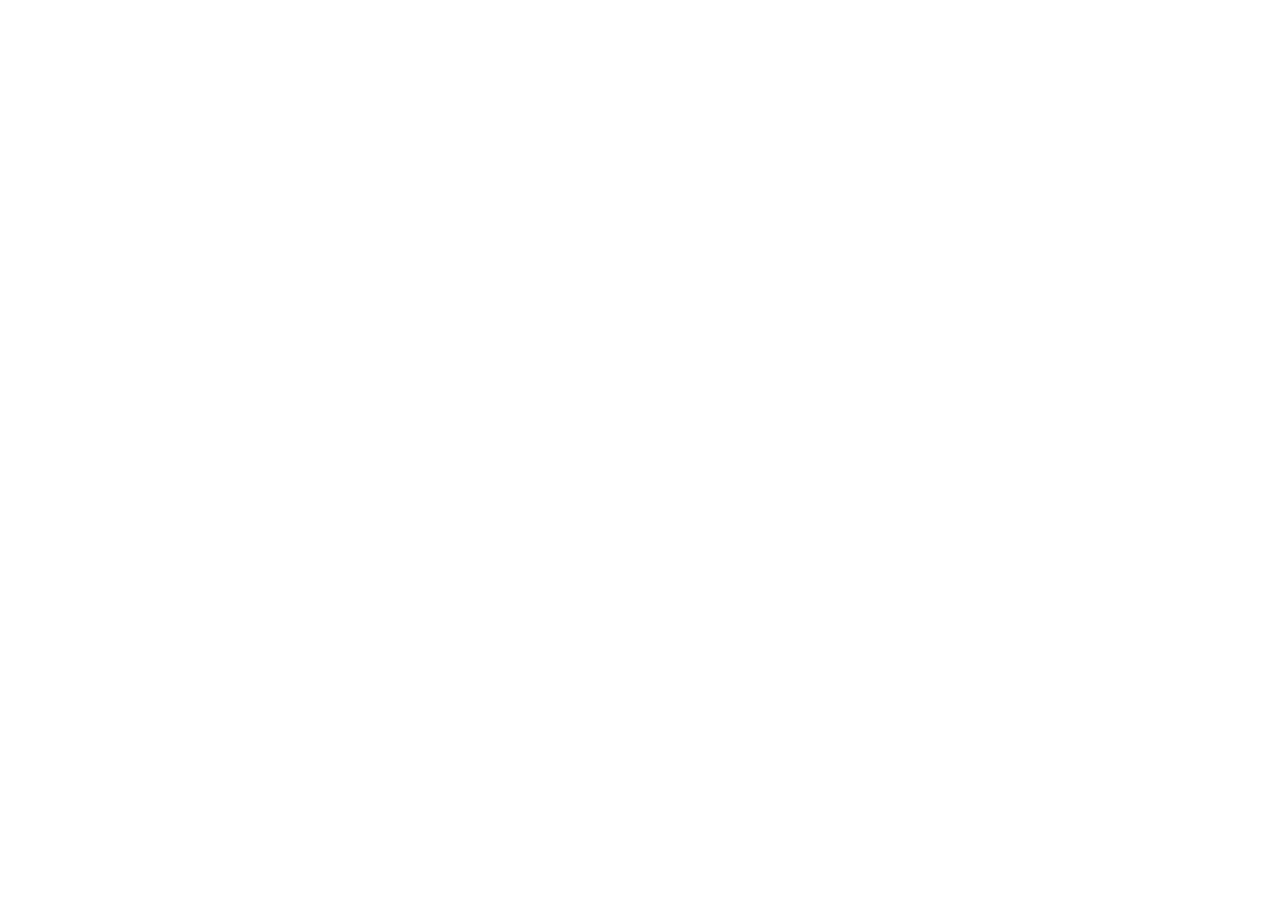
==== commit bf6917eb: "Add files via upload" ====
--- a/index.html
+++ b/index.html
@@ -4,1098 +4,118 @@
 <meta charset="UTF-8">
 <meta name="viewport" content="width=device-width, initial-scale=1.0, maximum-scale=1.0">
 <meta name="apple-mobile-web-app-capable" content="yes">
+<meta name="apple-mobile-web-app-status-bar-style" content="default">
+<meta name="apple-mobile-web-app-title" content="Norsk">
 <meta name="theme-color" content="#f0ece0">
-<title>Norsk</title>
-<link href="https://fonts.googleapis.com/css2?family=Nunito:wght@300;400;500;600;700;800;900&family=JetBrains+Mono:wght@400;500&display=swap" rel="stylesheet">
-<style>
-:root {
-  --bg:        #f0ece0;
-  --bg2:       #e8e2d0;
-  --surface:   #faf7f0;
-  --surface2:  #f0ead8;
-  --border:    #d4c9a8;
-  --border2:   #b8aa82;
-  --accent:    #3d8c42;
-  --accent-d:  #2e6b32;
-  --accent-l:  #5aab60;
-  --warm:      #8b6914;
-  --warm-l:    #a67c1a;
-  --red:       #c0392b;
-  --red-l:     #e05545;
-  --yellow:    #7a6a00;
-  --text:      #1e2e1f;
-  --text2:     #4a6b4e;
-  --text3:     #7a9a7e;
-  --nav-h:     72px;
-  --safe-b:    env(safe-area-inset-bottom, 0px);
-  --radius:    18px;
-  --radius-sm: 12px;
+<link rel="manifest" href="manifest.json">
+<title>Norsk — Inloggen</title>
+<link href="https://fonts.googleapis.com/css2?family=Nunito:wght@400;600;700;800;900&display=swap" rel="stylesheet">
+<link rel="stylesheet" href="styles/main.css">
+</head>
+<body>
+
+<div class="auth-page" id="root">
+  <!-- wordt gevuld door JS -->
+</div>
+
+<script type="module">
+import { signIn, signUp, getSession } from './src/auth.js'
+
+// Al ingelogd? → direct door
+const session = await getSession()
+if (session) { window.location.replace('app.html'); throw new Error('redirect') }
+
+// ── Render ────────────────────────────────────────────────
+const root = document.getElementById('root')
+
+function render(mode = 'login') {
+  root.innerHTML = `
+    <div class="auth-card">
+      <div class="auth-logo">
+        <svg viewBox="0 0 24 24" fill="none" stroke="var(--accent)" stroke-width="2" stroke-linecap="round" stroke-linejoin="round">
+          <path d="M11 20A7 7 0 0 1 9.8 6.1C15.5 5 17 4.48 19 2c1 2 2 4.18 2 8 0 5.5-4.78 10-10 10z"/>
+          <path d="M2 21c0-3 1.85-5.36 5.08-6C9.5 14.52 12 13 13 12"/>
+        </svg>
+      </div>
+      <div class="auth-title">Norsk leren 🇳🇴</div>
+      <div class="auth-sub">Leer Noors met flashcards & quiz</div>
+
+      <div class="auth-tabs">
+        <button class="auth-tab ${mode === 'login' ? 'active' : ''}" id="tab-login">Inloggen</button>
+        <button class="auth-tab ${mode === 'signup' ? 'active' : ''}" id="tab-signup">Aanmelden</button>
+      </div>
+
+      <div class="auth-error" id="auth-error"></div>
+
+      <div class="auth-field">
+        <label>E-mailadres</label>
+        <input type="email" id="email" placeholder="jij@email.com" autocomplete="email">
+      </div>
+      <div class="auth-field">
+        <label>Wachtwoord</label>
+        <input type="password" id="password" placeholder="••••••••" autocomplete="${mode === 'login' ? 'current-password' : 'new-password'}">
+      </div>
+
+      <button class="btn btn-primary btn-full btn-lg" id="submit-btn">
+        ${mode === 'login' ? 'Inloggen' : 'Account aanmaken'}
+      </button>
+    </div>
+  `
+
+  // Tab switching
+  document.getElementById('tab-login').onclick  = () => render('login')
+  document.getElementById('tab-signup').onclick = () => render('signup')
+
+  // Enter key
+  document.getElementById('password').addEventListener('keydown', e => {
+    if (e.key === 'Enter') document.getElementById('submit-btn').click()
+  })
+
+  // Submit
+  document.getElementById('submit-btn').onclick = async () => {
+    const email    = document.getElementById('email').value.trim()
+    const password = document.getElementById('password').value
+    const btn      = document.getElementById('submit-btn')
+    const errEl    = document.getElementById('auth-error')
+
+    if (!email || !password) {
+      showError('Vul alle velden in.')
+      return
+    }
+
+    btn.disabled = true
+    btn.textContent = 'Bezig...'
+    errEl.classList.remove('show')
+
+    try {
+      if (mode === 'login') {
+        await signIn(email, password)
+      } else {
+        await signUp(email, password)
+      }
+      window.location.replace('app.html')
+    } catch (err) {
+      btn.disabled = false
+      btn.textContent = mode === 'login' ? 'Inloggen' : 'Account aanmaken'
+      showError(translateError(err.message))
+    }
+  }
 }
 
-* { margin:0; padding:0; box-sizing:border-box; -webkit-tap-highlight-color: transparent; }
-html, body { height:100%; background:var(--bg); color:var(--text); font-family:'Nunito',sans-serif; overflow:hidden; }
-
-/* organic leaf/dot pattern background */
-body::before {
-  content:'';
-  position:fixed; inset:0;
-  background-image:
-    radial-gradient(ellipse 55% 35% at 15% 10%, rgba(61,140,66,0.07) 0%, transparent 65%),
-    radial-gradient(ellipse 45% 55% at 85% 85%, rgba(61,140,66,0.05) 0%, transparent 65%),
-    radial-gradient(ellipse 35% 25% at 85% 15%, rgba(139,105,20,0.05) 0%, transparent 55%);
-  pointer-events:none; z-index:0;
-}
-/* subtle dot pattern */
-body::after {
-  content:'';
-  position:fixed; inset:0;
-  background-image: radial-gradient(circle, rgba(61,140,66,0.12) 1px, transparent 1px);
-  background-size: 24px 24px;
-  pointer-events:none; z-index:0;
-  opacity:0.5;
+function showError(msg) {
+  const el = document.getElementById('auth-error')
+  el.textContent = msg
+  el.classList.add('show')
 }
 
-/* ── APP SHELL ── */
-#app { display:flex; flex-direction:column; height:100dvh; max-width:480px; margin:0 auto; position:relative; z-index:1; }
-
-/* ── PAGES ── */
-.page { display:none; flex:1; overflow-y:auto; overflow-x:hidden; padding:0 0 calc(var(--nav-h) + var(--safe-b) + 8px); }
-.page.active { display:flex; flex-direction:column; }
-
-.page-head { padding:1.5rem 1.25rem 0.75rem; flex-shrink:0; }
-.page-title { font-size:1.65rem; font-weight:900; letter-spacing:-0.5px; line-height:1.1; color:var(--text); }
-.page-title span { color:var(--accent); }
-.page-sub { font-size:0.78rem; color:var(--text3); margin-top:0.25rem; font-weight:600; }
-
-.scroll-area { flex:1; overflow-y:auto; padding:0 1.25rem 1rem; }
-
-/* ── BOTTOM NAV ── */
-#nav {
-  position:fixed; bottom:0; left:50%; transform:translateX(-50%);
-  width:100%; max-width:480px;
-  height:calc(var(--nav-h) + var(--safe-b));
-  background:rgba(240,236,224,0.92);
-  backdrop-filter:blur(24px); -webkit-backdrop-filter:blur(24px);
-  border-top:1px solid var(--border);
-  display:flex; align-items:flex-start; padding-top:8px; z-index:100;
-}
-.nav-item {
-  flex:1; display:flex; flex-direction:column; align-items:center; gap:3px;
-  cursor:pointer; padding:6px 0; transition:all 0.18s;
-  border:none; background:none; color:var(--text3); font-family:'Nunito',sans-serif;
-}
-.nav-item .nav-icon { width:24px; height:24px; transition:transform 0.18s; }
-.nav-item .nav-icon svg { width:100%; height:100%; }
-.nav-item .nav-lbl { font-size:0.58rem; font-weight:700; letter-spacing:0.4px; text-transform:uppercase; }
-.nav-item.active { color:var(--accent); }
-.nav-item.active .nav-icon { transform:scale(1.12); }
-
-/* ── HOME PAGE ── */
-.home-hero {
-  margin:0 1.25rem 1.25rem;
-  background:linear-gradient(135deg, #dff0dc 0%, #c8e6c2 100%);
-  border:1px solid #b0d4a8;
-  border-radius:24px;
-  padding:1.4rem;
-  position:relative;
-  overflow:hidden;
-}
-.home-hero::before {
-  content:'';
-  position:absolute; top:-30px; right:-30px;
-  width:120px; height:120px;
-  background:radial-gradient(circle, rgba(61,140,66,0.12), transparent 70%);
-  border-radius:50%;
-}
-.hero-pct { font-size:3rem; font-weight:900; color:var(--accent); line-height:1; letter-spacing:-2px; }
-.hero-label { font-size:0.75rem; font-weight:700; color:var(--text2); margin-top:0.1rem; }
-.hero-bar-wrap { background:rgba(0,0,0,0.1); border-radius:99px; height:6px; margin-top:0.9rem; overflow:hidden; }
-.hero-bar { height:100%; border-radius:99px; background:linear-gradient(90deg, var(--accent-d), var(--accent-l)); transition:width 0.6s ease; }
-.hero-sub { font-size:0.72rem; color:var(--text3); margin-top:0.5rem; font-weight:600; }
-
-.stats-row { display:grid; grid-template-columns:repeat(2,1fr); gap:0.6rem; margin:0 1.25rem 1.25rem; }
-.stat-card {
-  background:var(--surface); border:1px solid var(--border);
-  border-radius:var(--radius); padding:0.9rem 1rem;
-}
-.stat-val { font-size:1.5rem; font-weight:900; color:var(--accent); line-height:1; }
-.stat-lbl { font-size:0.62rem; color:var(--text3); margin-top:0.2rem; font-weight:700; text-transform:uppercase; letter-spacing:0.5px; }
-
-.section-label { font-size:0.62rem; font-weight:800; color:var(--text3); text-transform:uppercase; letter-spacing:1.5px; margin:0 1.25rem 0.6rem; }
-
-.action-card {
-  background:var(--surface); border:1px solid var(--border);
-  border-radius:var(--radius); padding:1rem 1.1rem;
-  display:flex; align-items:center; gap:0.9rem;
-  cursor:pointer; transition:all 0.15s;
-  margin:0 1.25rem 0.55rem;
-}
-.action-card:active { transform:scale(0.98); background:var(--surface2); }
-.ac-icon {
-  width:42px; height:42px; border-radius:13px;
-  background:rgba(61,140,66,0.1); border:1px solid var(--border);
-  display:flex; align-items:center; justify-content:center; flex-shrink:0;
-}
-.ac-icon svg { width:20px; height:20px; }
-.ac-info { flex:1; }
-.ac-title { font-size:0.92rem; font-weight:800; color:var(--text); }
-.ac-desc { font-size:0.7rem; color:var(--text3); margin-top:0.1rem; font-weight:600; }
-.ac-arrow { color:var(--text3); flex-shrink:0; }
-.ac-arrow svg { width:16px; height:16px; }
-
-.streak-card {
-  margin:0 1.25rem 0.55rem;
-  background:linear-gradient(135deg, #f5e8c8, #eeddb0);
-  border:1px solid #d4b87a;
-  border-radius:var(--radius); padding:1rem 1.1rem;
-  display:flex; align-items:center; gap:0.9rem;
-}
-.sc-icon { width:42px; height:42px; border-radius:13px; background:rgba(139,105,20,0.12); border:1px solid #d4b87a; display:flex; align-items:center; justify-content:center; flex-shrink:0; }
-.sc-icon svg { width:20px; height:20px; }
-.sc-val { font-size:1.4rem; font-weight:900; color:var(--warm-l); line-height:1; }
-.sc-lbl { font-size:0.65rem; color:#9a7a40; font-weight:700; text-transform:uppercase; letter-spacing:0.5px; }
-
-/* ── BUTTONS ── */
-.btn {
-  display:inline-flex; align-items:center; justify-content:center; gap:0.4rem;
-  padding:0.75rem 1.3rem; border-radius:var(--radius-sm);
-  border:none; font-family:'Nunito',sans-serif;
-  font-size:0.88rem; font-weight:800; cursor:pointer; transition:all 0.13s;
-}
-.btn:active { transform:scale(0.97); }
-.btn svg { width:16px; height:16px; flex-shrink:0; }
-.btn-primary { background:var(--accent); color:#fff; }
-.btn-primary:hover { background:var(--accent-l); }
-.btn-ghost { background:var(--surface); border:1px solid var(--border); color:var(--text2); }
-.btn-ghost:hover { border-color:var(--border2); color:var(--text); }
-.btn-green { background:rgba(109,191,114,0.15); border:1px solid rgba(109,191,114,0.4); color:var(--accent-l); }
-.btn-red   { background:rgba(201,112, 96,0.15); border:1px solid rgba(201,112, 96,0.4); color:var(--red-l); }
-.btn-warm  { background:rgba(200,165, 90,0.15); border:1px solid rgba(200,165, 90,0.4); color:var(--warm-l); }
-.btn-full { width:100%; }
-.btn-lg { padding:1rem 1.5rem; font-size:0.95rem; border-radius:16px; }
-
-/* ── SETUP GROUPS ── */
-.setup-group { margin-bottom:1rem; }
-.setup-group label { font-size:0.65rem; font-weight:800; color:var(--text3); text-transform:uppercase; letter-spacing:1.2px; display:block; margin-bottom:0.5rem; }
-.option-row { display:flex; gap:0.45rem; flex-wrap:wrap; }
-.opt-btn {
-  flex:1; min-width:70px;
-  background:var(--surface); border:1.5px solid var(--border);
-  color:var(--text2); padding:0.55rem 0.6rem;
-  border-radius:var(--radius-sm); font-family:'Nunito',sans-serif;
-  font-size:0.78rem; font-weight:700; cursor:pointer; transition:all 0.12s; text-align:center;
-}
-.opt-btn.active { background:rgba(109,191,114,0.12); border-color:var(--accent); color:var(--accent-l); }
-
-/* ── REFERENCE ── */
-.search-box {
-  position:sticky; top:0; z-index:10;
-  background:var(--bg); padding:0.75rem 1.25rem;
-}
-.search-input {
-  width:100%; background:var(--surface); border:1.5px solid var(--border);
-  color:var(--text); padding:0.65rem 0.9rem; border-radius:var(--radius-sm);
-  font-family:'Nunito',sans-serif; font-size:0.85rem; font-weight:600; outline:none;
-}
-.search-input:focus { border-color:var(--accent); }
-.search-input::placeholder { color:var(--text3); }
-
-.chip-row { display:flex; gap:0.4rem; padding:0 1.25rem 0.75rem; }
-.chip {
-  background:var(--surface); border:1.5px solid var(--border); color:var(--text3);
-  padding:0.3rem 0.85rem; border-radius:99px; font-size:0.72rem; font-weight:700; cursor:pointer; transition:all 0.1s;
-}
-.chip.active { background:rgba(109,191,114,0.12); border-color:var(--accent); color:var(--accent-l); }
-
-.cat-header { font-size:0.62rem; font-weight:800; color:var(--text3); text-transform:uppercase; letter-spacing:1.5px; padding:1rem 1.25rem 0.5rem; }
-.word-list { padding:0 1.25rem; }
-.word-row { display:flex; align-items:center; gap:0.75rem; padding:0.55rem 0; border-bottom:1px solid var(--border); }
-.word-row:last-child { border-bottom:none; }
-.wr-n { font-size:0.58rem; color:var(--text3); min-width:20px; font-family:'JetBrains Mono'; }
-.wr-no { font-size:0.88rem; font-weight:700; color:var(--text); flex:1; }
-.wr-nl { font-size:0.8rem; color:var(--text2); font-weight:600; text-align:right; }
-.wr-dot { width:7px; height:7px; border-radius:50%; background:var(--accent); opacity:0; flex-shrink:0; transition:opacity 0.2s; }
-.word-row.known .wr-dot { opacity:1; }
-.word-row.known .wr-no { color:var(--text2); }
-
-.phrase-card {
-  background:var(--surface); border:1px solid var(--border);
-  border-radius:var(--radius-sm); padding:0.8rem 1rem; margin:0 1.25rem 0.45rem;
-}
-.phrase-card.known { border-color:rgba(109,191,114,0.3); }
-.pc-no { font-size:0.85rem; font-weight:700; color:var(--text); margin-bottom:0.2rem; }
-.pc-nl { font-size:0.78rem; color:var(--text2); font-weight:600; }
-.pc-tag { font-size:0.58rem; color:var(--text3); margin-top:0.3rem; font-weight:800; text-transform:uppercase; letter-spacing:0.6px; }
-
-/* ── FLASHCARD ── */
-.fc-setup-wrap { padding:0 1.25rem; flex:1; overflow-y:auto; }
-
-.fc-play { display:none; flex-direction:column; height:100%; }
-.fc-play.active { display:flex; }
-
-.fc-topbar { padding:0.75rem 1.25rem; flex-shrink:0; }
-.fc-prog-row { display:flex; align-items:center; gap:0.75rem; margin-bottom:0.5rem; }
-.fc-prog-bar { flex:1; height:6px; background:var(--border); border-radius:99px; overflow:hidden; }
-.fc-prog-fill { height:100%; border-radius:99px; background:linear-gradient(90deg, var(--accent-d), var(--accent-l)); transition:width 0.35s; }
-.fc-prog-txt { font-size:0.7rem; color:var(--text3); font-family:'JetBrains Mono'; font-weight:500; white-space:nowrap; }
-.fc-badges { display:flex; gap:0.45rem; }
-.fc-badge { font-size:0.65rem; font-weight:800; padding:0.22rem 0.65rem; border-radius:99px; }
-.fc-badge.remaining { background:rgba(61,140,66,0.12); color:var(--accent-d); }
-.fc-badge.retry { background:rgba(200,165,90,0.12); color:var(--warm-l); }
-.fc-badge.done { background:rgba(61,140,66,0.15); color:var(--accent-d); }
-
-.fc-card-wrap { flex:1; display:flex; align-items:center; justify-content:center; padding:0.75rem 1.25rem; perspective:1400px; }
-.fc-card {
-  width:100%; max-width:360px; height:215px;
-  position:relative; transform-style:preserve-3d;
-  transition:transform 0.5s cubic-bezier(0.34,1.15,0.64,1);
-  cursor:pointer; flex-shrink:0;
-}
-.fc-card.flipped { transform:rotateY(180deg); }
-.fc-face {
-  position:absolute; inset:0;
-  backface-visibility:hidden; -webkit-backface-visibility:hidden;
-  border-radius:24px; display:flex; flex-direction:column;
-  align-items:center; justify-content:center; padding:1.5rem; text-align:center;
-}
-.fc-front {
-  background:linear-gradient(145deg, #fdfaf3 0%, #f5f0e4 100%);
-  border:1px solid var(--border);
-  box-shadow:0 4px 20px rgba(0,0,0,0.08), inset 0 1px 0 rgba(255,255,255,0.8);
-}
-.fc-back {
-  background:linear-gradient(145deg, #d8f0d8 0%, #c8e8c4 100%);
-  border:1px solid rgba(61,140,66,0.4);
-  box-shadow:0 4px 20px rgba(0,0,0,0.08);
-  transform:rotateY(180deg);
-}
-.fc-face-hint { font-size:0.6rem; font-weight:800; color:var(--text3); text-transform:uppercase; letter-spacing:2px; margin-bottom:0.9rem; }
-.fc-face-word { font-size:clamp(1.25rem,5vw,2rem); font-weight:900; color:var(--text); letter-spacing:-0.3px; line-height:1.2; }
-.fc-back .fc-face-word { color:var(--accent-d); }
-.fc-face-cat { font-size:0.62rem; color:var(--text3); margin-top:0.65rem; font-weight:700; }
-.fc-face-tap { font-size:0.65rem; color:var(--text3); margin-top:1.1rem; font-weight:600; }
-.fc-retry-tag { font-size:0.62rem; background:rgba(200,165,90,0.15); color:var(--warm-l); border-radius:99px; padding:0.2rem 0.65rem; font-weight:800; margin-top:0.75rem; border:1px solid rgba(200,165,90,0.3); display:none; }
-
-.fc-actions { padding:0 1.25rem 0.75rem; flex-shrink:0; }
-.fc-action-row { display:flex; gap:0.5rem; margin-bottom:0.5rem; }
-.fc-action-row .btn { flex:1; }
-
-/* ── QUIZ ── */
-.quiz-setup-wrap { padding:0 1.25rem; flex:1; overflow-y:auto; }
-.quiz-play { display:none; flex-direction:column; height:100%; }
-.quiz-play.active { display:flex; }
-
-.quiz-topbar { padding:0.75rem 1.25rem 0; flex-shrink:0; }
-.quiz-prog-row { display:flex; align-items:center; gap:0.75rem; margin-bottom:0.4rem; }
-.quiz-prog-bar { flex:1; height:6px; background:var(--border); border-radius:99px; overflow:hidden; }
-.quiz-prog-fill { height:100%; border-radius:99px; background:linear-gradient(90deg, var(--accent-d), var(--accent-l)); transition:width 0.3s; }
-.quiz-prog-txt { font-size:0.7rem; color:var(--text3); font-family:'JetBrains Mono'; white-space:nowrap; }
-.quiz-badges { display:flex; gap:0.45rem; margin-bottom:0.25rem; }
-.quiz-badge { font-size:0.65rem; font-weight:800; padding:0.22rem 0.65rem; border-radius:99px; }
-.quiz-badge.correct { background:rgba(61,140,66,0.12); color:var(--accent-d); }
-.quiz-badge.wrong { background:rgba(201,112,96,0.12); color:var(--red-l); }
-.quiz-badge.retry { background:rgba(200,165,90,0.12); color:var(--warm-l); }
-
-.quiz-body { flex:1; overflow-y:auto; padding:0.75rem 1.25rem 0.5rem; }
-.quiz-round-tag { display:inline-flex; align-items:center; gap:0.35rem; font-size:0.63rem; font-weight:800; padding:0.25rem 0.75rem; border-radius:99px; margin-bottom:0.8rem; }
-.quiz-round-tag.r1 { background:rgba(61,140,66,0.1); color:var(--accent-d); border:1px solid rgba(61,140,66,0.3); }
-.quiz-round-tag.r2 { background:rgba(200,165,90,0.12); color:var(--warm-l); border:1px solid rgba(200,165,90,0.3); }
-.quiz-round-tag svg { width:13px; height:13px; }
-
-.quiz-q-label { font-size:0.62rem; font-weight:800; color:var(--text3); text-transform:uppercase; letter-spacing:1px; margin-bottom:0.35rem; }
-.quiz-q-word { font-size:clamp(1.2rem,5vw,1.8rem); font-weight:900; color:var(--text); letter-spacing:-0.3px; margin-bottom:0.2rem; line-height:1.2; }
-.quiz-q-cat { font-size:0.62rem; color:var(--text3); margin-bottom:1.1rem; font-weight:700; }
-
-.choices { display:flex; flex-direction:column; gap:0.5rem; }
-.choice-btn {
-  width:100%; background:var(--surface); border:1.5px solid var(--border); color:var(--text);
-  padding:0.85rem 1rem; border-radius:var(--radius-sm);
-  font-family:'Nunito',sans-serif; font-size:0.88rem; font-weight:700; text-align:left;
-  cursor:pointer; transition:all 0.12s; display:flex; align-items:center; gap:0.75rem;
-}
-.choice-btn:hover:not(:disabled) { background:var(--surface2); border-color:var(--border2); }
-.choice-btn:active:not(:disabled) { transform:scale(0.99); }
-.choice-letter {
-  width:28px; height:28px; border-radius:8px;
-  background:var(--bg); border:1px solid var(--border); display:flex; align-items:center; justify-content:center;
-  font-size:0.7rem; font-weight:800; color:var(--text3); flex-shrink:0;
-}
-.choice-btn.correct { background:rgba(61,140,66,0.1); border-color:var(--accent-d); color:var(--accent-d); }
-.choice-btn.correct .choice-letter { background:var(--accent); color:#fff; }
-.choice-btn.wrong { background:rgba(201,112,96,0.12); border-color:var(--red); color:var(--red-l); }
-.choice-btn.wrong .choice-letter { background:var(--red); color:#fff; }
-.choice-btn:disabled { cursor:default; }
-
-.quiz-feedback { margin-top:0.7rem; padding:0.75rem 1rem; border-radius:var(--radius-sm); font-size:0.82rem; font-weight:700; display:none; }
-.quiz-feedback.show { display:block; }
-.quiz-feedback.correct { background:rgba(61,140,66,0.08); border:1px solid rgba(61,140,66,0.3); color:var(--accent-d); }
-.quiz-feedback.wrong { background:rgba(201,112,96,0.1); border:1px solid rgba(201,112,96,0.3); color:var(--red-l); }
-
-.quiz-next { padding:0.75rem 1.25rem; flex-shrink:0; }
-
-/* ── RESULTS ── */
-.result-screen {
-  display:flex; flex-direction:column; align-items:center; justify-content:center;
-  padding:2rem 1.5rem; text-align:center; flex:1;
-}
-.result-icon { width:72px; height:72px; border-radius:22px; background:rgba(61,140,66,0.1); border:1px solid var(--border); display:flex; align-items:center; justify-content:center; margin:0 auto 1rem; }
-.result-icon svg { width:36px; height:36px; }
-.result-title { font-size:1.7rem; font-weight:900; letter-spacing:-0.5px; margin-bottom:0.4rem; }
-.result-score { font-size:2.8rem; font-weight:900; color:var(--accent); line-height:1; margin:0.5rem 0; }
-.result-sub { font-size:0.8rem; color:var(--text2); margin-bottom:1.5rem; font-weight:600; }
-.result-stats { display:grid; grid-template-columns:repeat(3,1fr); gap:0.6rem; width:100%; margin-bottom:1.5rem; }
-.result-stat { background:var(--surface); border:1px solid var(--border); border-radius:var(--radius-sm); padding:0.75rem 0.5rem; }
-.rs-val { font-size:1.3rem; font-weight:900; }
-.rs-lbl { font-size:0.58rem; color:var(--text3); text-transform:uppercase; letter-spacing:0.5px; margin-top:0.15rem; font-weight:700; }
-.result-btns { display:flex; gap:0.6rem; width:100%; }
-.result-btns .btn { flex:1; }
-
-/* ── DIFFICULT ── */
-.diff-empty { display:flex; flex-direction:column; align-items:center; justify-content:center; flex:1; gap:0.75rem; text-align:center; padding:2rem; }
-.diff-empty .de-icon { width:64px; height:64px; border-radius:20px; background:rgba(61,140,66,0.1); border:1px solid var(--border); display:flex; align-items:center; justify-content:center; margin:0 auto; }
-.diff-empty .de-icon svg { width:32px; height:32px; }
-.diff-empty .de-title { font-size:1.1rem; font-weight:800; }
-.diff-empty .de-sub { font-size:0.75rem; color:var(--text3); font-weight:600; }
-
-.diff-item { display:flex; align-items:center; gap:0.75rem; padding:0.75rem 1.25rem; border-bottom:1px solid var(--border); }
-.di-bar { width:4px; height:36px; border-radius:2px; flex-shrink:0; }
-.di-no { font-size:0.9rem; font-weight:700; color:var(--text); flex:1; }
-.di-nl { font-size:0.78rem; color:var(--text2); font-weight:600; flex:1; }
-.di-count { font-size:0.7rem; font-weight:800; color:var(--red-l); font-family:'JetBrains Mono'; white-space:nowrap; }
-
-/* ── MISC ── */
-.hidden { display:none !important; }
-.mt1 { margin-top:0.6rem; }
-@keyframes slideUp { from{opacity:0;transform:translateY(18px)} to{opacity:1;transform:translateY(0)} }
-.anim-in { animation:slideUp 0.22s ease forwards; }
-</style>
-</head>
-<body>
-<div id="app">
-
-<!-- ══ HOME ════════════════════════════════════ -->
-<div class="page active" id="page-home">
-  <div class="page-head">
-    <div class="page-title">Norsk <span>leren</span></div>
-    <div class="page-sub" id="home-sub">Laad voortgang...</div>
-  </div>
-  <div class="scroll-area">
-    <div class="home-hero">
-      <div class="hero-pct" id="h-pct">0%</div>
-      <div class="hero-label">Voortgang</div>
-      <div class="hero-bar-wrap"><div class="hero-bar" id="h-pbar" style="width:0%"></div></div>
-      <div class="hero-sub" id="h-sub2">—</div>
-    </div>
-
-    <div class="stats-row">
-      <div class="stat-card"><div class="stat-val" id="h-known">0</div><div class="stat-lbl">Geleerd</div></div>
-      <div class="stat-card"><div class="stat-val" id="h-total">0</div><div class="stat-lbl">Totaal</div></div>
-    </div>
-
-    <div class="section-label">Oefenen</div>
-    <div class="action-card" onclick="goPage('fc')">
-      <div class="ac-icon" style="background:rgba(109,191,114,0.12)"><svg viewBox="0 0 24 24" fill="none" stroke="currentColor" stroke-width="2" stroke-linecap="round" stroke-linejoin="round"><rect x="2" y="5" width="14" height="10" rx="3"/><rect x="8" y="9" width="14" height="10" rx="3"/></svg></div>
-      <div class="ac-info"><div class="ac-title">Flashcards</div><div class="ac-desc">Foute kaartjes komen terug totdat je ze kent</div></div>
-      <div class="ac-arrow"><svg viewBox="0 0 24 24" fill="none" stroke="currentColor" stroke-width="2" stroke-linecap="round" stroke-linejoin="round"><polyline points="9 18 15 12 9 6"/></svg></div>
-    </div>
-    <div class="action-card" onclick="goPage('quiz')">
-      <div class="ac-icon" style="background:rgba(109,191,114,0.12)"><svg viewBox="0 0 24 24" fill="none" stroke="currentColor" stroke-width="2" stroke-linecap="round" stroke-linejoin="round"><circle cx="12" cy="12" r="9"/><circle cx="12" cy="12" r="5"/><circle cx="12" cy="12" r="1" fill="currentColor"/></svg></div>
-      <div class="ac-info"><div class="ac-title">Quiz</div><div class="ac-desc">Meerkeuze — fout = retry ronde aan het einde</div></div>
-      <div class="ac-arrow"><svg viewBox="0 0 24 24" fill="none" stroke="currentColor" stroke-width="2" stroke-linecap="round" stroke-linejoin="round"><polyline points="9 18 15 12 9 6"/></svg></div>
-    </div>
-    <div class="action-card" onclick="goPage('diff')">
-      <div class="ac-icon" style="background:rgba(201,112,96,0.1)"><svg viewBox="0 0 24 24" fill="none" stroke="currentColor" stroke-width="2" stroke-linecap="round" stroke-linejoin="round"><path d="M8.5 14.5A6 6 0 0 0 18 9c0-5-3.5-7.5-3.5-7.5s1 2.5-1 4.5C12 8 12 9 12 9c-.5-2-3-3.5-3-3.5s1 4.5-1.5 5.5c-.5.2-1 .5-1 .5A4 4 0 0 0 8 16c0 2.2 1.8 4 4 4s4-1.8 4-4c0-.9-.3-1.7-.8-2.3"/></svg></div>
-      <div class="ac-info"><div class="ac-title">Moeilijke woorden</div><div class="ac-desc" id="h-diff-desc">—</div></div>
-      <div class="ac-arrow"><svg viewBox="0 0 24 24" fill="none" stroke="currentColor" stroke-width="2" stroke-linecap="round" stroke-linejoin="round"><polyline points="9 18 15 12 9 6"/></svg></div>
-    </div>
-
-    <div class="section-label" style="margin-top:1rem;">Woordenschat</div>
-    <div class="action-card" onclick="goPage('ref')">
-      <div class="ac-icon" style="background:rgba(109,191,114,0.12)"><svg viewBox="0 0 24 24" fill="none" stroke="currentColor" stroke-width="2" stroke-linecap="round" stroke-linejoin="round"><path d="M4 19.5A2.5 2.5 0 0 1 6.5 17H20"/><path d="M6.5 2H20v20H6.5A2.5 2.5 0 0 1 4 19.5v-15A2.5 2.5 0 0 1 6.5 2z"/><line x1="9" y1="7" x2="15" y2="7"/><line x1="9" y1="11" x2="15" y2="11"/></svg></div>
-      <div class="ac-info"><div class="ac-title">Woordenboek</div><div class="ac-desc">Browse, zoek, bekijk voortgang</div></div>
-      <div class="ac-arrow"><svg viewBox="0 0 24 24" fill="none" stroke="currentColor" stroke-width="2" stroke-linecap="round" stroke-linejoin="round"><polyline points="9 18 15 12 9 6"/></svg></div>
-    </div>
-
-    <div id="streak-section" style="display:none">
-      <div class="section-label" style="margin-top:1rem;">Beste streak</div>
-      <div class="streak-card">
-        <div class="sc-icon"><svg viewBox="0 0 24 24" fill="none" stroke="#c8a55a" stroke-width="2" stroke-linecap="round" stroke-linejoin="round"><path d="M8.5 14.5A6 6 0 0 0 18 9c0-5-3.5-7.5-3.5-7.5s1 2.5-1 4.5C12 8 12 9 12 9c-.5-2-3-3.5-3-3.5s1 4.5-1.5 5.5c-.5.2-1 .5-1 .5A4 4 0 0 0 8 16c0 2.2 1.8 4 4 4s4-1.8 4-4c0-.9-.3-1.7-.8-2.3"/></svg></div>
-        <div><div class="sc-val" id="h-streak">0</div><div class="sc-lbl">Quiz streak record</div></div>
-      </div>
-    </div>
-  </div>
-</div>
-
-<!-- ══ REFERENCE ════════════════════════════════ -->
-<div class="page" id="page-ref">
-  <div class="page-head">
-    <div class="page-title">Woorden<span>boek</span></div>
-    <div class="page-sub" id="ref-sub">— items</div>
-  </div>
-  <div class="search-box">
-    <input class="search-input" id="ref-search" placeholder="zoek Noors of Nederlands..." oninput="filterRef()">
-  </div>
-  <div class="chip-row" id="ref-chips">
-    <button class="chip active" onclick="setRefFilter('all',this)">Alles</button>
-    <button class="chip" onclick="setRefFilter('words',this)">Woorden</button>
-    <button class="chip" onclick="setRefFilter('phrases',this)">Zinnen</button>
-  </div>
-  <div style="flex:1;overflow-y:auto;" id="ref-body"></div>
-</div>
-
-<!-- ══ FLASHCARDS ════════════════════════════════ -->
-<div class="page" id="page-fc">
-  <div class="page-head">
-    <div class="page-title">Flash<span>cards</span></div>
-    <div class="page-sub">Foute kaartjes herhalen tot je ze kent</div>
-  </div>
-  <!-- Setup -->
-  <div id="fc-setup-wrap" class="fc-setup-wrap">
-    <div class="setup-group">
-      <label>Wat wil je oefenen?</label>
-      <div class="option-row" id="fc-cat-opts">
-        <button class="opt-btn active" data-val="all">Alles</button>
-        <button class="opt-btn" data-val="words">Woorden</button>
-        <button class="opt-btn" data-val="phrases">Zinnen</button>
-        <button class="opt-btn" data-val="unknown">Onbekend</button>
-      </div>
-    </div>
-    <div class="setup-group">
-      <label>Richting</label>
-      <div class="option-row" id="fc-dir-opts">
-        <button class="opt-btn active" data-val="no-nl">Noors → NL</button>
-        <button class="opt-btn" data-val="nl-no">NL → Noors</button>
-        <button class="opt-btn" data-val="random">Willekeurig</button>
-      </div>
-    </div>
-    <button class="btn btn-primary btn-full btn-lg" style="margin-top:0.5rem;" onclick="startFC()">Start flashcards</button>
-  </div>
-  <!-- Play -->
-  <div class="fc-play" id="fc-play-wrap">
-    <div class="fc-topbar">
-      <div class="fc-prog-row">
-        <div class="fc-prog-bar"><div class="fc-prog-fill" id="fc-pbar" style="width:0%"></div></div>
-        <div class="fc-prog-txt" id="fc-ptxt">0/0</div>
-      </div>
-      <div class="fc-badges">
-        <span class="fc-badge remaining" id="fc-b-rem">0 over</span>
-        <span class="fc-badge retry" id="fc-b-retry">0 herhaling</span>
-        <span class="fc-badge done" id="fc-b-done">0 klaar</span>
-      </div>
-    </div>
-    <div class="fc-card-wrap">
-      <div class="fc-card" id="fc-card" onclick="flipFC()">
-        <div class="fc-face fc-front">
-          <div class="fc-face-hint" id="ff-hint">Noors</div>
-          <div class="fc-face-word" id="ff-word">—</div>
-          <div class="fc-face-cat" id="ff-cat"></div>
-          <div class="fc-face-tap">klik om te omdraaien</div>
-        </div>
-        <div class="fc-face fc-back">
-          <div class="fc-face-hint" id="fb-hint">Nederlands</div>
-          <div class="fc-face-word" id="fb-word">—</div>
-          <div class="fc-face-cat" id="fb-cat"></div>
-          <div class="fc-retry-tag" id="fb-retry">herhaling</div>
-        </div>
-      </div>
-    </div>
-    <div class="fc-actions">
-      <div class="fc-action-row">
-        <button class="btn btn-red" onclick="fcAnswer('bad')"><svg viewBox="0 0 24 24" fill="none" stroke="currentColor" stroke-width="2.5" stroke-linecap="round" stroke-linejoin="round"><line x1="18" y1="6" x2="6" y2="18"/><line x1="6" y1="6" x2="18" y2="18"/></svg> Wist niet</button>
-        <button class="btn btn-ghost" onclick="flipFC()"><svg viewBox="0 0 24 24" fill="none" stroke="currentColor" stroke-width="2" stroke-linecap="round" stroke-linejoin="round"><path d="M3 12a9 9 0 0 1 9-9 9.75 9.75 0 0 1 6.74 2.74L21 8"/><path d="M21 3v5h-5"/><path d="M21 12a9 9 0 0 1-9 9 9.75 9.75 0 0 1-6.74-2.74L3 16"/><path d="M8 16H3v5"/></svg> Omdraaien</button>
-        <button class="btn btn-green" onclick="fcAnswer('good')"><svg viewBox="0 0 24 24" fill="none" stroke="currentColor" stroke-width="2.5" stroke-linecap="round" stroke-linejoin="round"><polyline points="20 6 9 17 4 12"/></svg> Kende ik!</button>
-      </div>
-      <button class="btn btn-ghost btn-full" onclick="stopFC()"><svg viewBox="0 0 24 24" fill="none" stroke="currentColor" stroke-width="2" stroke-linecap="round" stroke-linejoin="round"><polyline points="15 18 9 12 15 6"/></svg> Terug naar instellingen</button>
-    </div>
-  </div>
-  <!-- FC Done -->
-  <div class="result-screen" id="fc-result-wrap" style="display:none;">
-    <div class="result-icon"><svg viewBox="0 0 24 24" fill="none" stroke="currentColor" stroke-width="2" stroke-linecap="round" stroke-linejoin="round"><path d="M11 20A7 7 0 0 1 9.8 6.1C15.5 5 17 4.48 19 2c1 2 2 4.18 2 8 0 5.5-4.78 10-10 10z"/><path d="M2 21c0-3 1.85-5.36 5.08-6C9.5 14.52 12 13 13 12"/></svg></div>
-    <div class="result-title">Alle kaartjes!</div>
-    <div class="result-score" id="fc-res-score">0/0</div>
-    <div class="result-sub" id="fc-res-sub"></div>
-    <div class="result-btns mt1">
-      <button class="btn btn-primary" onclick="startFC()">Opnieuw</button>
-      <button class="btn btn-ghost" onclick="stopFC()">Instellingen</button>
-    </div>
-  </div>
-</div>
-
-<!-- ══ QUIZ ════════════════════════════════════ -->
-<div class="page" id="page-quiz">
-  <div class="page-head">
-    <div class="page-title"><span>Quiz</span> modus</div>
-    <div class="page-sub">Fout = retry ronde aan het einde</div>
-  </div>
-  <!-- Setup -->
-  <div id="quiz-setup-wrap" class="quiz-setup-wrap">
-    <div class="setup-group">
-      <label>Wat wil je oefenen?</label>
-      <div class="option-row" id="qz-cat-opts">
-        <button class="opt-btn active" data-val="all">Alles</button>
-        <button class="opt-btn" data-val="words">Woorden</button>
-        <button class="opt-btn" data-val="phrases">Zinnen</button>
-        <button class="opt-btn" data-val="unknown">Onbekend</button>
-      </div>
-    </div>
-    <div class="setup-group">
-      <label>Richting</label>
-      <div class="option-row" id="qz-dir-opts">
-        <button class="opt-btn active" data-val="no-nl">Noors → NL</button>
-        <button class="opt-btn" data-val="nl-no">NL → Noors</button>
-      </div>
-    </div>
-    <div class="setup-group">
-      <label>Aantal vragen</label>
-      <div class="option-row" id="qz-len-opts">
-        <button class="opt-btn active" data-val="10">10</button>
-        <button class="opt-btn" data-val="20">20</button>
-        <button class="opt-btn" data-val="30">30</button>
-        <button class="opt-btn" data-val="50">50</button>
-      </div>
-    </div>
-    <button class="btn btn-primary btn-full btn-lg" style="margin-top:0.5rem;" onclick="startQuiz()">Start quiz</button>
-  </div>
-  <!-- Play -->
-  <div class="quiz-play" id="quiz-play-wrap">
-    <div class="quiz-topbar">
-      <div class="quiz-prog-row">
-        <div class="quiz-prog-bar"><div class="quiz-prog-fill" id="qz-pbar" style="width:0%"></div></div>
-        <div class="quiz-prog-txt" id="qz-ptxt">0/0</div>
-      </div>
-      <div class="quiz-badges">
-        <span class="quiz-badge correct" id="qz-b-ok">0 goed</span>
-        <span class="quiz-badge wrong" id="qz-b-wrong">0 fout</span>
-        <span class="quiz-badge retry" id="qz-b-retry">0 herhaling</span>
-      </div>
-    </div>
-    <div class="quiz-body" id="quiz-body"></div>
-    <div class="quiz-next" id="quiz-next-wrap" style="display:none;">
-      <button class="btn btn-primary btn-full" onclick="nextQuestion()">Volgende →</button>
-    </div>
-  </div>
-  <!-- Result -->
-  <div class="result-screen" id="quiz-result-wrap" style="display:none;">
-    <div class="result-icon" id="qr-icon"><svg viewBox="0 0 24 24" fill="none" stroke="currentColor" stroke-width="2" stroke-linecap="round" stroke-linejoin="round"><path d="M11 20A7 7 0 0 1 9.8 6.1C15.5 5 17 4.48 19 2c1 2 2 4.18 2 8 0 5.5-4.78 10-10 10z"/><path d="M2 21c0-3 1.85-5.36 5.08-6C9.5 14.52 12 13 13 12"/></svg></div>
-    <div class="result-title" id="qr-title">Klaar!</div>
-    <div class="result-score" id="qr-score"></div>
-    <div class="result-sub" id="qr-sub"></div>
-    <div class="result-stats" id="qr-stats"></div>
-    <div class="result-btns">
-      <button class="btn btn-primary" onclick="startQuiz()">Opnieuw</button>
-      <button class="btn btn-ghost" onclick="stopQuiz()">Instellingen</button>
-    </div>
-  </div>
-</div>
-
-<!-- ══ DIFFICULT ════════════════════════════════ -->
-<div class="page" id="page-diff">
-  <div class="page-head">
-    <div class="page-title">Moeilijke <span>woorden</span></div>
-    <div class="page-sub">Woorden die je het vaakst fout hebt</div>
-  </div>
-  <div style="flex:1;overflow-y:auto;" id="diff-body"></div>
-</div>
-
-<!-- ══ BOTTOM NAV ════════════════════════════════ -->
-<nav id="nav">
-  <button class="nav-item active" onclick="goPage('home')" data-page="home">
-    <span class="nav-icon"><svg viewBox="0 0 24 24" fill="none" stroke="currentColor" stroke-width="2" stroke-linecap="round" stroke-linejoin="round"><path d="m3 9 9-7 9 7v11a2 2 0 0 1-2 2H5a2 2 0 0 1-2-2z"/><polyline points="9 22 9 12 15 12 15 22"/></svg></span><span class="nav-lbl">Home</span>
-  </button>
-  <button class="nav-item" onclick="goPage('ref')" data-page="ref">
-    <span class="nav-icon"><svg viewBox="0 0 24 24" fill="none" stroke="currentColor" stroke-width="2" stroke-linecap="round" stroke-linejoin="round"><path d="M4 19.5A2.5 2.5 0 0 1 6.5 17H20"/><path d="M6.5 2H20v20H6.5A2.5 2.5 0 0 1 4 19.5v-15A2.5 2.5 0 0 1 6.5 2z"/><line x1="9" y1="7" x2="15" y2="7"/><line x1="9" y1="11" x2="15" y2="11"/></svg></span><span class="nav-lbl">Woorden</span>
-  </button>
-  <button class="nav-item" onclick="goPage('fc')" data-page="fc">
-    <span class="nav-icon"><svg viewBox="0 0 24 24" fill="none" stroke="currentColor" stroke-width="2" stroke-linecap="round" stroke-linejoin="round"><rect x="2" y="5" width="14" height="10" rx="3"/><rect x="8" y="9" width="14" height="10" rx="3"/></svg></span><span class="nav-lbl">Flashcard</span>
-  </button>
-  <button class="nav-item" onclick="goPage('quiz')" data-page="quiz">
-    <span class="nav-icon"><svg viewBox="0 0 24 24" fill="none" stroke="currentColor" stroke-width="2" stroke-linecap="round" stroke-linejoin="round"><circle cx="12" cy="12" r="9"/><circle cx="12" cy="12" r="5"/><circle cx="12" cy="12" r="1" fill="currentColor"/></svg></span><span class="nav-lbl">Quiz</span>
-  </button>
-  <button class="nav-item" onclick="goPage('diff')" data-page="diff">
-    <span class="nav-icon"><svg viewBox="0 0 24 24" fill="none" stroke="currentColor" stroke-width="2" stroke-linecap="round" stroke-linejoin="round"><path d="M8.5 14.5A6 6 0 0 0 18 9c0-5-3.5-7.5-3.5-7.5s1 2.5-1 4.5C12 8 12 9 12 9c-.5-2-3-3.5-3-3.5s1 4.5-1.5 5.5c-.5.2-1 .5-1 .5A4 4 0 0 0 8 16c0 2.2 1.8 4 4 4s4-1.8 4-4c0-.9-.3-1.7-.8-2.3"/></svg></span><span class="nav-lbl">Moeilijk</span>
-  </button>
-</nav>
-</div>
-
-<script>
-// ═══ SVG ICONS ═══════════════════════════════════════════
-function svgFC(c='currentColor'){return`<svg viewBox="0 0 24 24" fill="none" stroke="${c}" stroke-width="2" stroke-linecap="round" stroke-linejoin="round"><rect x="2" y="5" width="14" height="10" rx="3"/><rect x="8" y="9" width="14" height="10" rx="3" fill="none"/></svg>`}
-function svgTarget(c='currentColor'){return`<svg viewBox="0 0 24 24" fill="none" stroke="${c}" stroke-width="2" stroke-linecap="round" stroke-linejoin="round"><circle cx="12" cy="12" r="9"/><circle cx="12" cy="12" r="5"/><circle cx="12" cy="12" r="1" fill="${c}"/></svg>`}
-function svgBook(c='currentColor'){return`<svg viewBox="0 0 24 24" fill="none" stroke="${c}" stroke-width="2" stroke-linecap="round" stroke-linejoin="round"><path d="M4 19.5A2.5 2.5 0 0 1 6.5 17H20"/><path d="M6.5 2H20v20H6.5A2.5 2.5 0 0 1 4 19.5v-15A2.5 2.5 0 0 1 6.5 2z"/><line x1="9" y1="7" x2="15" y2="7"/><line x1="9" y1="11" x2="15" y2="11"/></svg>`}
-function svgFlame(c='currentColor'){return`<svg viewBox="0 0 24 24" fill="none" stroke="${c}" stroke-width="2" stroke-linecap="round" stroke-linejoin="round"><path d="M8.5 14.5A6 6 0 0 0 18 9c0-5-3.5-7.5-3.5-7.5s1 2.5-1 4.5C12 8 12 9 12 9c-.5-2-3-3.5-3-3.5s1 4.5-1.5 5.5c-.5.2-1 .5-1 .5A4 4 0 0 0 8 16c0 2.2 1.8 4 4 4s4-1.8 4-4c0-.9-.3-1.7-.8-2.3"/></svg>`}
-function svgArrow(c='currentColor'){return`<svg viewBox="0 0 24 24" fill="none" stroke="${c}" stroke-width="2" stroke-linecap="round" stroke-linejoin="round"><polyline points="9 18 15 12 9 6"/></svg>`}
-function svgCheck(c='currentColor'){return`<svg viewBox="0 0 24 24" fill="none" stroke="${c}" stroke-width="2.5" stroke-linecap="round" stroke-linejoin="round"><polyline points="20 6 9 17 4 12"/></svg>`}
-function svgX(c='currentColor'){return`<svg viewBox="0 0 24 24" fill="none" stroke="${c}" stroke-width="2.5" stroke-linecap="round" stroke-linejoin="round"><line x1="18" y1="6" x2="6" y2="18"/><line x1="6" y1="6" x2="18" y2="18"/></svg>`}
-function svgFlip(c='currentColor'){return`<svg viewBox="0 0 24 24" fill="none" stroke="${c}" stroke-width="2" stroke-linecap="round" stroke-linejoin="round"><path d="M3 12a9 9 0 0 1 9-9 9.75 9.75 0 0 1 6.74 2.74L21 8"/><path d="M21 3v5h-5"/><path d="M21 12a9 9 0 0 1-9 9 9.75 9.75 0 0 1-6.74-2.74L3 16"/><path d="M8 16H3v5"/></svg>`}
-function svgBack(c='currentColor'){return`<svg viewBox="0 0 24 24" fill="none" stroke="${c}" stroke-width="2" stroke-linecap="round" stroke-linejoin="round"><polyline points="15 18 9 12 15 6"/></svg>`}
-function svgLeaf(c='currentColor'){return`<svg viewBox="0 0 24 24" fill="none" stroke="${c}" stroke-width="2" stroke-linecap="round" stroke-linejoin="round"><path d="M11 20A7 7 0 0 1 9.8 6.1C15.5 5 17 4.48 19 2c1 2 2 4.18 2 8 0 5.5-4.78 10-10 10z"/><path d="M2 21c0-3 1.85-5.36 5.08-6C9.5 14.52 12 13 13 12"/></svg>`}
-function svgHome(c='currentColor'){return`<svg viewBox="0 0 24 24" fill="none" stroke="${c}" stroke-width="2" stroke-linecap="round" stroke-linejoin="round"><path d="m3 9 9-7 9 7v11a2 2 0 0 1-2 2H5a2 2 0 0 1-2-2z"/><polyline points="9 22 9 12 15 12 15 22"/></svg>`}
-function svgRetry(c='currentColor'){return`<svg viewBox="0 0 24 24" fill="none" stroke="${c}" stroke-width="2" stroke-linecap="round" stroke-linejoin="round"><path d="M3 12a9 9 0 1 0 9-9 9.75 9.75 0 0 0-6.74 2.74L3 8"/><path d="M3 3v5h5"/></svg>`}
-function navSVG(name){
-  const m={home:svgHome(),book:svgBook(),cards:svgFC(),target:svgTarget(),flame:svgFlame()};
-  return`<svg viewBox="0 0 24 24" fill="none" stroke="currentColor" stroke-width="2" stroke-linecap="round" stroke-linejoin="round">${m[name].match(/<svg[^>]*>([\s\S]*)<\/svg>/)[1]}</svg>`;
+function translateError(msg) {
+  if (msg.includes('Invalid login')) return 'Onjuist e-mailadres of wachtwoord.'
+  if (msg.includes('already registered')) return 'Dit e-mailadres is al in gebruik.'
+  if (msg.includes('Password should')) return 'Wachtwoord moet minimaal 6 tekens zijn.'
+  return msg
 }
 
-// ═══ DATA ════════════════════════════════════════════════
-const WORD_CATS = [
-  { id:'pronoun', label:'Voornaamwoorden', items:[
-    ['jeg','ik'],['du','jij'],['han','hij'],['hun','zij (enk)'],['vi','wij'],['dere','jullie'],
-    ['de','zij (mv)'],['det','het / dat'],['dette','dit'],['den','die / de'],['meg','mij'],
-    ['deg','jou'],['seg','zich'],['oss','ons'],['min','mijn'],['din','jouw'],
-    ['sin','zijn / haar (refl)'],['vår','onze'],['deres','hun'],['hvem','wie'],['hva','wat'],
-    ['hvilken','welke'],['ingen','niemand / geen'],['noen','iemand / sommige'],['alle','iedereen'],['hverandre','elkaar'],
-  ]},
-  { id:'verb', label:'Werkwoorden', items:[
-    ['være','zijn'],['ha','hebben'],['gjøre','doen'],['gå','gaan'],['komme','komen'],
-    ['si','zeggen'],['se','zien / kijken'],['vite','weten'],['ville','willen'],['skulle','zullen / moeten'],
-    ['kunne','kunnen'],['måtte','moeten'],['få','krijgen / mogen'],['ta','nemen'],['gi','geven'],
-    ['bli','worden / blijven'],['tenke','denken'],['tro','geloven / denken'],['snakke','praten'],
-    ['jobbe','werken'],['hjelpe','helpen'],['finne','vinden'],['forstå','begrijpen'],['lære','leren'],
-    ['betale','betalen'],['kjøpe','kopen'],['spise','eten'],['drikke','drinken'],['sove','slapen'],
-    ['bo','wonen'],['reise','reizen'],['kjøre','rijden'],['løpe','rennen'],['svømme','zwemmen'],
-    ['høre','horen'],['lese','lezen'],['skrive','schrijven'],['åpne','openen'],['lukke','sluiten'],
-    ['sende','sturen'],['ringe','bellen'],['bruke','gebruiken'],['prøve','proberen'],['vente','wachten'],
-    ['ønske','wensen'],['like','leuk vinden'],['elske','houden van'],['hate','haten'],['trenge','nodig hebben'],
-  ]},
-  { id:'adj', label:'Bijvoeglijke naamwoorden', items:[
-    ['god','goed'],['bra','prima / goed'],['dårlig','slecht'],['stor','groot'],['liten','klein'],
-    ['ny','nieuw'],['gammel','oud'],['ung','jong'],['vakker','mooi'],['stygg','lelijk'],
-    ['rask','snel'],['langsom','langzaam'],['varm','warm'],['kald','koud'],
-    ['full','vol'],['tom','leeg'],['lett','makkelijk / licht'],['tung','zwaar / moeilijk'],
-    ['riktig','juist / correct'],['feil','fout / verkeerd'],['viktig','belangrijk'],['morsom','grappig'],
-    ['kjedelig','saai'],['interessant','interessant'],['lykkelig','gelukkig'],['trist','verdrietig'],
-    ['sulten','hongerig'],['tørst','dorstig'],['trøtt','moe'],['frisk','gezond'],
-    ['syk','ziek'],['sterk','sterk'],['svak','zwak'],['voksen','volwassen'],
-  ]},
-  { id:'adv', label:'Bijwoorden & voegwoorden', items:[
-    ['her','hier'],['der','daar'],['nå','nu'],['da','toen / dan'],['alltid','altijd'],['aldri','nooit'],
-    ['ofte','vaak'],['noen ganger','soms'],['kanskje','misschien'],['selvfølgelig','natuurlijk'],
-    ['egentlig','eigenlijk'],['veldig','heel / erg'],['litt','een beetje'],['bare','alleen maar'],
-    ['også','ook'],['allerede','al'],['fortsatt','nog steeds'],['snart','binnenkort'],
-    ['tidlig','vroeg'],['sent','laat'],['og','en'],['eller','of'],['men','maar'],
-    ['fordi','omdat'],['hvis','als / indien'],['mens','terwijl'],['etter','na / nadat'],
-    ['før','voor / voordat'],['at','dat (voegw)'],['om','over / of'],['fra','van / uit'],
-    ['til','naar / tot'],['med','met'],['uten','zonder'],['på','op / aan'],['i','in'],['av','van'],
-  ]},
-  { id:'question', label:'Vragen & richting', items:[
-    ['hva','wat'],['hvem','wie'],['hvor','waar'],['når','wanneer'],['hvorfor','waarom'],
-    ['hvordan','hoe'],['hvor mye','hoeveel'],['til venstre','links'],['til høyre','rechts'],
-    ['rett frem','rechtdoor'],['opp','omhoog'],['ned','omlaag'],['inn','naar binnen'],
-    ['ut','naar buiten'],['nord','noorden'],['sør','zuiden'],['øst','oosten'],['vest','westen'],
-    ['nær','dichtbij'],['langt','ver weg'],
-  ]},
-  { id:'time', label:'Tijd & getallen', items:[
-    ['dag','dag'],['natt','nacht'],['morgen','ochtend / morgen'],['ettermiddag','middag'],
-    ['kveld','avond'],['uke','week'],['måned','maand'],['år','jaar'],
-    ['i dag','vandaag'],['i morgen','morgen'],['i går','gisteren'],
-    ['mandag','maandag'],['tirsdag','dinsdag'],['onsdag','woensdag'],
-    ['torsdag','donderdag'],['fredag','vrijdag'],['lørdag','zaterdag'],['søndag','zondag'],
-    ['januar','januari'],['februar','februari'],['mars','maart'],['april','april'],
-    ['mai','mei'],['juni','juni'],['juli','juli'],['august','augustus'],
-    ['september','september'],['oktober','oktober'],['november','november'],['desember','december'],
-    ['en','één'],['to','twee'],['tre','drie'],['fire','vier'],['fem','vijf'],
-    ['seks','zes'],['sju','zeven'],['åtte','acht'],['ni','negen'],['ti','tien'],
-    ['tjue','twintig'],['tretti','dertig'],['hundre','honderd'],['tusen','duizend'],
-  ]},
-  { id:'daily', label:'Dagelijks leven', items:[
-    ['mat','eten / voedsel'],['vann','water'],['hus','huis'],['leilighet','appartement'],
-    ['jobb','werk / baan'],['skole','school'],['by','stad'],['gate','straat'],
-    ['bil','auto'],['tog','trein'],['buss','bus'],['fly','vliegtuig'],
-    ['penger','geld'],['kort','kaart / betaalpas'],['butikk','winkel'],['marked','markt'],
-    ['restaurant','restaurant'],['kafé','café'],['sykehus','ziekenhuis'],['lege','dokter'],
-    ['apotek','apotheek'],['telefon','telefoon'],['datamaskin','computer'],['nett','internet'],
-    ['dør','deur'],['vindu','raam'],['kjøkken','keuken'],['bad','badkamer'],
-    ['seng','bed'],['sofa','bank / sofa'],['bord','tafel'],['stol','stoel'],
-    ['familie','familie'],['venn','vriend'],['kjæreste','vriend(in) / geliefde'],
-    ['barn','kind'],['navn','naam'],['adresse','adres'],['nøkkel','sleutel'],
-    ['tid','tijd'],['sted','plek'],['vei','weg'],['kart','kaart'],
-  ]},
-  { id:'nature', label:'Natuur & Noorwegen', items:[
-    ['nordlys','noorderlicht'],['midnattssol','middernachtzon'],['hytte','vakantiehuisje'],
-    ['kyst','kust'],['øy','eiland'],['dal','dal'],['innsjø','meer'],['foss','waterval'],
-    ['isbre','gletsjer'],['ulv','wolf'],['bjørn','beer'],['elg','eland'],['laks','zalm'],
-    ['ørn','adelaar'],['blomst','bloem'],['tre','boom'],['skog','bos'],['hav','zee / oceaan'],
-    ['elv','rivier'],['stein','steen'],['sand','zand'],['vær','weer'],['sol','zon'],
-    ['regn','regen'],['snø','sneeuw'],['vind','wind'],['tåke','mist'],['sky','wolk'],
-    ['fjord','fjord'],['fjell','berg'],['strand','strand'],
-  ]},
-];
-
-const PHRASE_CATS = [
-  { tag:'begroeting', items:[
-    ['Hei!','Hoi!'],['Hallo!','Hallo!'],['God morgen!','Goedemorgen!'],['God dag!','Goedemiddag!'],
-    ['God kveld!','Goedenavond!'],['God natt!','Goedenacht!'],['Ha det bra!','Tot ziens!'],
-    ['Vi ses!','We zien elkaar!'],['Vi ses snart!','Tot snel!'],
-    ['Hvordan har du det?','Hoe gaat het met je?'],['Det går bra, takk!','Het gaat goed, bedankt!'],
-    ['Bare bra!','Prima!'],['Ikke så bra.','Niet zo goed.'],['Hva med deg?','En jij?'],
-  ]},
-  { tag:'beleefdheid', items:[
-    ['Takk!','Bedankt!'],['Tusen takk!','Heel erg bedankt!'],['Ingen årsak!','Geen dank!'],
-    ['Vær så god!','Alsjeblieft / Graag gedaan!'],['Unnskyld meg!','Pardon / Excuseer!'],
-    ['Beklager!','Sorry!'],['Det er greit!','Het is oké!'],['Selvfølgelig!','Natuurlijk!'],
-    ['Jeg forstår.','Ik begrijp het.'],['Ikke noe problem.','Geen probleem.'],
-    ['Det var hyggelig!','Dat was gezellig!'],['Lykke til!','Veel succes!'],
-    ['Pass på deg selv!','Pas goed op jezelf!'],['God tur!','Goede reis!'],
-  ]},
-  { tag:'introductie', items:[
-    ['Hva heter du?','Hoe heet jij?'],['Jeg heter Max.','Ik heet Max.'],
-    ['Hyggelig å møte deg!','Leuk je te ontmoeten!'],['Hvor er du fra?','Waar kom jij vandaan?'],
-    ['Jeg er fra Nederland.','Ik kom uit Nederland.'],['Hvor gammel er du?','Hoe oud ben jij?'],
-    ['Jeg er atten år.','Ik ben achttien jaar.'],['Hva jobber du med?','Wat doe jij voor werk?'],
-    ['Jeg er utvikler.','Ik ben developer.'],['Jeg bor i Rotterdam.','Ik woon in Rotterdam.'],
-    ['Jeg lærer norsk.','Ik leer Noors.'],['Jeg planlegger å flytte til Norge.','Ik plan naar Noorwegen te verhuizen.'],
-    ['Jeg snakker litt norsk.','Ik spreek een beetje Noors.'],['Norsk er et vakkert språk.','Noors is een mooie taal.'],
-  ]},
-  { tag:'vragen', items:[
-    ['Kan du hjelpe meg?','Kun je me helpen?'],['Vet du hvor ... er?','Weet jij waar ... is?'],
-    ['Hva koster det?','Wat kost het?'],['Kan du gjenta det?','Kun je dat herhalen?'],
-    ['Hva betyr det?','Wat betekent dat?'],['Kan du snakke saktere?','Kun je langzamer praten?'],
-    ['Jeg forstår ikke.','Ik begrijp het niet.'],['Jeg snakker ikke norsk så godt.','Ik spreek niet zo goed Noors.'],
-    ['Snakker du engelsk?','Spreek jij Engels?'],['Hvordan sier man ... på norsk?','Hoe zeg je ... in het Noors?'],
-    ['Kan du skrive det ned?','Kun je het opschrijven?'],['Hva sa du?','Wat zei je?'],
-    ['Hva mener du?','Wat bedoel je?'],['Kan du hjelpe meg å forstå?','Kun je me helpen het te begrijpen?'],
-  ]},
-  { tag:'praktisch', items:[
-    ['Hvor er toalettet?','Waar is het toilet?'],['Kan jeg få regningen?','Kan ik de rekening?'],
-    ['Jeg vil gjerne bestille...','Ik wil graag bestellen...'],['Har dere et bord ledig?','Hebben jullie een tafel vrij?'],
-    ['Kan jeg betale med kort?','Kan ik met pas betalen?'],['Hvor er nærmeste apotek?','Waar is de dichtstbijzijnde apotheek?'],
-    ['Ring etter ambulanse!','Bel een ambulance!'],['Jeg trenger hjelp!','Ik heb hulp nodig!'],
-    ['Kan du ringe politiet?','Kun je de politie bellen?'],['Jeg har mistet lommeboken min.','Ik ben mijn portemonnee kwijtgeraakt.'],
-    ['Jeg er syk.','Ik ben ziek.'],['Jeg har vondt i magen.','Ik heb buikpijn.'],
-    ['Er det en lege i nærheten?','Is er een dokter in de buurt?'],['Jeg er allergisk mot...','Ik ben allergisch voor...'],
-  ]},
-  { tag:'transport', items:[
-    ['Hvor går bussen til...?','Welke bus gaat naar...?'],['Når kommer toget?','Wanneer komt de trein?'],
-    ['En billett til Bergen, takk.','Eén kaartje naar Bergen, graag.'],['Er det langt herfra?','Is het ver hiervandaan?'],
-    ['Kan du kjøre meg til...?','Kun je me naar... rijden?'],['Hvor kan jeg parkere?','Waar kan ik parkeren?'],
-    ['Ta til venstre / høyre.','Ga links / rechts.'],['Gå rett frem.','Ga rechtdoor.'],
-    ['Stopp her, takk.','Stop hier, graag.'],['Hvor lenge tar det?','Hoe lang duurt het?'],
-    ['Hva er prisen?','Wat is de prijs?'],['Går det buss dit?','Gaat er een bus daarheen?'],
-    ['Kan jeg kjøpe billett her?','Kan ik hier een kaartje kopen?'],['Neste stopp, vær så god.','Volgende halte graag.'],
-  ]},
-  { tag:'wonen & werk', items:[
-    ['Jeg leter etter en leilighet.','Ik zoek een appartement.'],['Hva er husleien?','Wat is de huur?'],
-    ['Er strøm inkludert?','Is stroom inbegrepen?'],['Jeg jobber hjemmefra.','Ik werk vanuit huis.'],
-    ['Kontoret er i sentrum.','Het kantoor is in het centrum.'],['Jeg har en avtale klokken ni.','Ik heb een afspraak om negen uur.'],
-    ['Kan vi møtes i morgen?','Kunnen we morgen afspreken?'],['Jeg sender deg en e-post.','Ik stuur je een e-mail.'],
-    ['Prosjektet er ferdig.','Het project is klaar.'],['Vi trenger mer tid.','We hebben meer tijd nodig.'],
-    ['Jeg jobber som utvikler.','Ik werk als developer.'],['Vi har et møte i dag.','We hebben vandaag een vergadering.'],
-    ['Kan du sende meg filen?','Kun je me het bestand sturen?'],['Hva er adressen?','Wat is het adres?'],
-  ]},
-  { tag:'natuur', items:[
-    ['Hvordan er været i dag?','Hoe is het weer vandaag?'],['Det regner.','Het regent.'],
-    ['Det er sol i dag.','Het is zonnig vandaag.'],['Det er veldig kaldt!','Het is heel koud!'],
-    ['Snør det mye her?','Sneeuwt het veel hier?'],['Fjorden er vakker.','De fjord is mooi.'],
-    ['Jeg elsker naturen her.','Ik hou van de natuur hier.'],['Kan vi gå på tur?','Kunnen we gaan wandelen?'],
-    ['Hvor høy er dette fjellet?','Hoe hoog is deze berg?'],['Nordlyset er fantastisk!','Het noorderlicht is fantastisch!'],
-    ['Ser du noe dyreliv?','Zie je dieren in het wild?'],['Vannet er iskaldt.','Het water is ijskoud.'],
-    ['Utsikten er utrolig!','Het uitzicht is ongelooflijk!'],['Jeg vil bo nær naturen.','Ik wil dicht bij de natuur wonen.'],
-  ]},
-  { tag:'sociaal', items:[
-    ['Det er interessant!','Dat is interessant!'],['Jeg er enig.','Ik ben het ermee eens.'],
-    ['Jeg er uenig.','Ik ben het er niet mee eens.'],['Hva synes du?','Wat vind jij?'],
-    ['Jeg vet ikke.','Ik weet het niet.'],['Det er opp til deg.','Het is aan jou.'],
-    ['Hva liker du å gjøre?','Wat doe jij graag?'],['Har du planer i helgen?','Heb jij plannen in het weekend?'],
-    ['La oss finne ut av det!','Laten we het uitzoeken!'],['Skal vi ta en kaffe?','Zullen we koffie drinken?'],
-    ['Jeg koser meg!','Ik geniet ervan!'],['Det var morsomt!','Dat was leuk!'],
-    ['Vi har det bra her.','We hebben het goed hier.'],['Kan vi henge ut en dag?','Kunnen we een dag afspreken?'],
-  ]},
-  { tag:'gevoel', items:[
-    ['Jeg er glad!','Ik ben blij!'],['Jeg er trøtt.','Ik ben moe.'],
-    ['Jeg er sulten.','Ik ben hongerig.'],['Jeg er tørst.','Ik heb dorst.'],
-    ['Jeg er nervøs.','Ik ben nerveus.'],['Jeg savner deg.','Ik mis je.'],
-    ['Jeg liker deg.','Ik mag je.'],['Det gjør vondt.','Het doet pijn.'],
-    ['Jeg er ikke i form.','Ik voel me niet goed.'],['Alt er bra med meg.','Alles is goed met mij.'],
-    ['Jeg er stolt!','Ik ben trots!'],['Jeg er spent!','Ik ben opgewonden / zenuwachtig!'],
-    ['Det gleder meg!','Dat verheugt me!'],['Jeg er frustrert.','Ik ben gefrustreerd.'],
-  ]},
-];
-
-function buildAll(){const o=[];WORD_CATS.forEach(c=>c.items.forEach(([no,nl])=>o.push({type:'word',cat:c.id,catLabel:c.label,no,nl})));PHRASE_CATS.forEach(c=>c.items.forEach(([no,nl])=>o.push({type:'phrase',cat:c.tag,catLabel:c.tag,no,nl})));return o;}
-const ALL=buildAll();
-
-// ═══ STORAGE ═════════════════════════════════════════════
-const itemKey=i=>i.type+'|'+i.no;
-const getProgress=()=>{try{return JSON.parse(localStorage.getItem('norsk_p')||'{}')}catch{return{}}};
-const saveProgress=p=>localStorage.setItem('norsk_p',JSON.stringify(p));
-const getDifficult=()=>{try{return JSON.parse(localStorage.getItem('norsk_d')||'{}')}catch{return{}}};
-const saveDifficult=d=>localStorage.setItem('norsk_d',JSON.stringify(d));
-const getStreak=()=>parseInt(localStorage.getItem('norsk_s')||'0');
-const saveStreak=s=>localStorage.setItem('norsk_s',String(s));
-
-function markKnown(key){const p=getProgress();p[key]=true;saveProgress(p);const d=getDifficult();delete d[key];saveDifficult(d);}
-function markUnknown(key){const p=getProgress();delete p[key];saveProgress(p);const d=getDifficult();d[key]=(d[key]||0)+1;saveDifficult(d);}
-
-function updateHomeStats(){
-  const p=getProgress();
-  const known=ALL.filter(i=>p[itemKey(i)]).length;
-  const total=ALL.length;
-  const pct=Math.round(known/total*100);
-  document.getElementById('h-known').textContent=known;
-  document.getElementById('h-total').textContent=total;
-  document.getElementById('h-pct').textContent=pct+'%';
-  document.getElementById('h-pbar').style.width=pct+'%';
-  document.getElementById('home-sub').textContent=`${known} van ${total} woorden & zinnen geleerd`;
-  document.getElementById('h-sub2').textContent=`${total-known} items nog te leren`;
-  const d=getDifficult();
-  const dc=Object.keys(d).length;
-  document.getElementById('h-diff-desc').textContent=dc?`${dc} woorden die je moeite kosten`:'Nog geen moeilijke woorden';
-  const streak=getStreak();
-  document.getElementById('streak-section').style.display=streak>0?'':'none';
-  if(streak>0)document.getElementById('h-streak').textContent=streak;
-}
-
-// ═══ NAV ═════════════════════════════════════════════════
-function goPage(id){
-  document.querySelectorAll('.page').forEach(p=>p.classList.remove('active'));
-  document.querySelectorAll('.nav-item').forEach(b=>b.classList.remove('active'));
-  document.getElementById('page-'+id).classList.add('active');
-  document.querySelector(`.nav-item[data-page="${id}"]`).classList.add('active');
-  if(id==='home')updateHomeStats();
-  if(id==='diff')renderDifficult();
-  if(id==='ref')renderReference();
-}
-
-// ═══ OPTION GROUPS ═══════════════════════════════════════
-['fc-cat-opts','fc-dir-opts','qz-cat-opts','qz-dir-opts','qz-len-opts'].forEach(gid=>{
-  document.getElementById(gid).querySelectorAll('.opt-btn').forEach(btn=>{
-    btn.addEventListener('click',()=>{
-      document.getElementById(gid).querySelectorAll('.opt-btn').forEach(b=>b.classList.remove('active'));
-      btn.classList.add('active');
-    });
-  });
-});
-const getOpt=gid=>document.getElementById(gid).querySelector('.opt-btn.active').dataset.val;
-
-// ═══ REFERENCE ═══════════════════════════════════════════
-let refFilter='all';
-function setRefFilter(f,btn){refFilter=f;document.getElementById('ref-chips').querySelectorAll('.chip').forEach(c=>c.classList.remove('active'));btn.classList.add('active');renderReference();}
-
-function renderReference(){
-  const body=document.getElementById('ref-body');
-  const p=getProgress();
-  body.innerHTML='';
-  let wn=1;
-  if(refFilter!=='phrases'){
-    WORD_CATS.forEach(cat=>{
-      const hdr=document.createElement('div');hdr.className='cat-header';hdr.textContent=cat.label;body.appendChild(hdr);
-      const list=document.createElement('div');list.className='word-list';
-      cat.items.forEach(([no,nl])=>{
-        const key='word|'+no;
-        const row=document.createElement('div');
-        row.className='word-row'+(p[key]?' known':'');
-        row.dataset.no=no.toLowerCase();row.dataset.nl=nl.toLowerCase();
-        row.innerHTML=`<span class="wr-n">${wn++}</span><span class="wr-no">${no}</span><span class="wr-nl">${nl}</span><span class="wr-dot"></span>`;
-        list.appendChild(row);
-      });
-      body.appendChild(list);
-    });
-  }
-  if(refFilter!=='words'){
-    const ph=document.createElement('div');ph.className='cat-header';ph.textContent='Zinnen';body.appendChild(ph);
-    PHRASE_CATS.forEach(cat=>{
-      const ch=document.createElement('div');ch.className='cat-header';ch.style.paddingTop='0.2rem';ch.textContent='— '+cat.tag;body.appendChild(ch);
-      cat.items.forEach(([no,nl])=>{
-        const key='phrase|'+no;
-        const card=document.createElement('div');
-        card.className='phrase-card'+(p[key]?' known':'');
-        card.dataset.no=no.toLowerCase();card.dataset.nl=nl.toLowerCase();
-        card.innerHTML=`<div class="pc-no">${no}</div><div class="pc-nl">${nl}</div><div class="pc-tag">${cat.tag}</div>`;
-        body.appendChild(card);
-      });
-    });
-  }
-  document.getElementById('ref-sub').textContent=`${ALL.length} items`;
-  filterRef();
-}
-
-function filterRef(){
-  const q=(document.getElementById('ref-search').value||'').toLowerCase().trim();
-  if(!q)return;
-  document.getElementById('ref-body').querySelectorAll('[data-no]').forEach(el=>{
-    el.style.display=(el.dataset.no.includes(q)||el.dataset.nl.includes(q))?'':'none';
-  });
-}
-
-// ═══ FLASHCARD ═══════════════════════════════════════════
-let fcDeck=[],fcRetry=[],fcDone=0,fcFlipped=false,fcIsRetry=false;
-
-function getPool(cat){const p=getProgress();let items=[...ALL];if(cat==='words')items=items.filter(i=>i.type==='word');else if(cat==='phrases')items=items.filter(i=>i.type==='phrase');else if(cat==='unknown')items=items.filter(i=>!p[itemKey(i)]);return items;}
-function shuffle(a){for(let i=a.length-1;i>0;i--){const j=Math.floor(Math.random()*(i+1));[a[i],a[j]]=[a[j],a[i]]}return a;}
-
-function startFC(){
-  const cat=getOpt('fc-cat-opts');
-  const pool=getPool(cat);
-  if(!pool.length){alert('Geen items. Kies een andere categorie.');return;}
-  fcDeck=shuffle([...pool]);fcRetry=[];fcDone=0;fcIsRetry=false;
-  document.getElementById('fc-setup-wrap').style.display='none';
-  document.getElementById('fc-result-wrap').style.display='none';
-  document.getElementById('fc-play-wrap').classList.add('active');
-  showFCCard();
-}
-function stopFC(){
-  document.getElementById('fc-play-wrap').classList.remove('active');
-  document.getElementById('fc-result-wrap').style.display='none';
-  document.getElementById('fc-setup-wrap').style.display='';
-}
-function showFCCard(){
-  if(fcDeck.length===0&&fcRetry.length>0){fcDeck=shuffle([...fcRetry]);fcRetry=[];fcIsRetry=true;}
-  if(fcDeck.length===0){showFCDone();return;}
-  const item=fcDeck[0];
-  const dir=getOpt('fc-dir-opts');
-  const useDir=dir==='random'?(Math.random()>.5?'no-nl':'nl-no'):dir;
-  const front=useDir==='no-nl'?item.no:item.nl;
-  const back=useDir==='no-nl'?item.nl:item.no;
-  fcFlipped=false;
-  document.getElementById('fc-card').classList.remove('flipped');
-  document.getElementById('ff-hint').textContent=useDir==='no-nl'?'Noors':'Nederlands';
-  document.getElementById('ff-word').textContent=front;
-  document.getElementById('ff-cat').textContent=item.catLabel;
-  document.getElementById('fb-hint').textContent=useDir==='no-nl'?'Nederlands':'Noors';
-  document.getElementById('fb-word').textContent=back;
-  document.getElementById('fb-cat').textContent=item.catLabel;
-  document.getElementById('fb-retry').style.display=fcIsRetry?'':'none';
-  const total=fcDone+fcDeck.length+fcRetry.length;
-  const pct=total?Math.round(fcDone/total*100):0;
-  document.getElementById('fc-pbar').style.width=pct+'%';
-  document.getElementById('fc-ptxt').textContent=`${fcDone}/${total}`;
-  document.getElementById('fc-b-rem').textContent=`${fcDeck.length} over`;
-  document.getElementById('fc-b-retry').textContent=`${fcRetry.length} herhaling`;
-  document.getElementById('fc-b-done').textContent=`${fcDone} klaar`;
-}
-function flipFC(){fcFlipped=!fcFlipped;document.getElementById('fc-card').classList.toggle('flipped',fcFlipped);}
-function fcAnswer(result){
-  const item=fcDeck.shift();
-  if(result==='good'){markKnown(itemKey(item));fcDone++;}
-  else{markUnknown(itemKey(item));fcRetry.push(item);}
-  updateHomeStats();
-  setTimeout(showFCCard,150);
-}
-function showFCDone(){
-  document.getElementById('fc-play-wrap').classList.remove('active');
-  document.getElementById('fc-result-wrap').style.display='flex';
-  const p=getProgress();
-  const pool=getPool(getOpt('fc-cat-opts'));
-  const kn=pool.filter(i=>p[itemKey(i)]).length;
-  document.getElementById('fc-res-score').textContent=`${kn}/${pool.length}`;
-  document.getElementById('fc-res-sub').textContent=`${fcDone} kaartjes doorlopen — ${kn} als gekend gemarkeerd`;
-}
-
-// ═══ QUIZ ════════════════════════════════════════════════
-let qzItems=[],qzRetry=[],qzIdx=0,qzCorrect=0,qzWrong=0,qzDir='no-nl',qzAnswered=false,qzRound=1,currentStreak=0;
-
-function startQuiz(){
-  const cat=getOpt('qz-cat-opts');
-  qzDir=getOpt('qz-dir-opts');
-  const len=parseInt(getOpt('qz-len-opts'));
-  const pool=getPool(cat);
-  if(pool.length<4){alert('Niet genoeg items (min 4). Kies een andere categorie.');return;}
-  qzItems=shuffle([...pool]).slice(0,len);
-  qzRetry=[];qzIdx=0;qzCorrect=0;qzWrong=0;qzAnswered=false;qzRound=1;currentStreak=0;
-  document.getElementById('quiz-setup-wrap').style.display='none';
-  document.getElementById('quiz-result-wrap').style.display='none';
-  document.getElementById('quiz-play-wrap').classList.add('active');
-  showQQuestion();
-}
-function stopQuiz(){
-  document.getElementById('quiz-play-wrap').classList.remove('active');
-  document.getElementById('quiz-result-wrap').style.display='none';
-  document.getElementById('quiz-setup-wrap').style.display='';
-}
-function showQQuestion(){
-  if(qzIdx>=qzItems.length){
-    if(qzRetry.length>0){qzItems=[...qzRetry];qzRetry=[];qzIdx=0;qzRound++;showQQuestion();}
-    else{showQuizResult();}
-    return;
-  }
-  const item=qzItems[qzIdx];
-  const question=qzDir==='no-nl'?item.no:item.nl;
-  const correct=qzDir==='no-nl'?item.nl:item.no;
-  const qLabel=qzDir==='no-nl'?'Wat betekent dit in het Nederlands?':'Hoe zeg je dit in het Noors?';
-  const pool=ALL.filter(i=>{const a=qzDir==='no-nl'?i.nl:i.no;return a!==correct&&i.type===item.type;});
-  const choices=shuffle([correct,...shuffle([...pool]).slice(0,3).map(i=>qzDir==='no-nl'?i.nl:i.no)]);
-  const letters=['A','B','C','D'];
-  qzAnswered=false;
-  const pct=Math.round(qzIdx/qzItems.length*100);
-  document.getElementById('qz-pbar').style.width=pct+'%';
-  document.getElementById('qz-ptxt').textContent=`${qzIdx+1}/${qzItems.length}`;
-  document.getElementById('qz-b-ok').textContent=`${qzCorrect} goed`;
-  document.getElementById('qz-b-wrong').textContent=`${qzWrong} fout`;
-  document.getElementById('qz-b-retry').textContent=`${qzRetry.length} herhaling`;
-  document.getElementById('quiz-next-wrap').style.display='none';
-  document.getElementById('quiz-body').innerHTML=`
-    ${qzRound>1
-      ?`<div class="quiz-round-tag r2">${svgRetry()} Herhaling ronde ${qzRound}</div>`
-      :`<div class="quiz-round-tag r1">Ronde ${qzRound}</div>`}
-    <div class="quiz-q-label">${qLabel}</div>
-    <div class="quiz-q-word">${question}</div>
-    <div class="quiz-q-cat">${item.catLabel}</div>
-    <div class="choices">
-      ${choices.map((c,i)=>`<button class="choice-btn" onclick="checkAnswer(this,'${c.replace(/'/g,"\\'").replace(/"/g,'&quot;')}','${correct.replace(/'/g,"\\'").replace(/"/g,'&quot;')}','${itemKey(item).replace(/'/g,"\\'")}')" data-val="${c.replace(/"/g,'&quot;')}"><span class="choice-letter">${letters[i]}</span>${c}</button>`).join('')}
-    </div>
-    <div class="quiz-feedback" id="qfb"></div>
-  `;
-}
-function checkAnswer(btn,chosen,correct,key){
-  if(qzAnswered)return;qzAnswered=true;
-  document.querySelectorAll('.choice-btn').forEach(b=>{b.disabled=true;if(b.dataset.val===correct)b.classList.add('correct');});
-  const fb=document.getElementById('qfb');
-  if(chosen===correct){
-    btn.classList.add('correct');qzCorrect++;currentStreak++;markKnown(key);
-    fb.className='quiz-feedback show correct';fb.textContent='Goed zo!';
-    if(currentStreak>getStreak())saveStreak(currentStreak);
-  } else {
-    btn.classList.add('wrong');qzWrong++;currentStreak=0;markUnknown(key);
-    qzRetry.push(qzItems[qzIdx]);
-    fb.className='quiz-feedback show wrong';fb.innerHTML=`Fout! Juiste antwoord: <strong>${correct}</strong> — komt terug als herhaling`;
-  }
-  document.getElementById('qz-b-ok').textContent=`${qzCorrect} goed`;
-  document.getElementById('qz-b-wrong').textContent=`${qzWrong} fout`;
-  document.getElementById('qz-b-retry').textContent=`${qzRetry.length} herhaling`;
-  document.getElementById('quiz-next-wrap').style.display='';
-  updateHomeStats();
-}
-function nextQuestion(){qzIdx++;showQQuestion();}
-function showQuizResult(){
-  document.getElementById('quiz-play-wrap').classList.remove('active');
-  document.getElementById('quiz-result-wrap').style.display='flex';
-  const total=qzCorrect+qzWrong;
-  const pct=total?Math.round(qzCorrect/total*100):0;
-  const title=pct>=90?'Uitstekend!':pct>=70?'Goed gedaan!':pct>=50?'Aardig bezig!':'Blijf oefenen!';
-  document.getElementById('qr-title').textContent=title;
-  document.getElementById('qr-score').textContent=`${qzCorrect}/${total}`;
-  document.getElementById('qr-sub').textContent=`${pct}% correct — ${qzRound} ronde${qzRound>1?'n':''} gespeeld`;
-  document.getElementById('qr-stats').innerHTML=`
-    <div class="result-stat"><div class="rs-val" style="color:var(--accent-l)">${qzCorrect}</div><div class="rs-lbl">Correct</div></div>
-    <div class="result-stat"><div class="rs-val" style="color:var(--red-l)">${qzWrong}</div><div class="rs-lbl">Fout</div></div>
-    <div class="result-stat"><div class="rs-val" style="color:var(--warm-l)">${qzRound}</div><div class="rs-lbl">Rondes</div></div>
-  `;
-}
-
-// ═══ DIFFICULT ═══════════════════════════════════════════
-function renderDifficult(){
-  const d=getDifficult();
-  const body=document.getElementById('diff-body');
-  const entries=Object.entries(d).sort((a,b)=>b[1]-a[1]);
-  if(!entries.length){
-    body.innerHTML=`<div class="diff-empty"><div class="de-icon"><svg viewBox="0 0 24 24" fill="none" stroke="var(--accent)" stroke-width="2" stroke-linecap="round" stroke-linejoin="round"><path d="M11 20A7 7 0 0 1 9.8 6.1C15.5 5 17 4.48 19 2c1 2 2 4.18 2 8 0 5.5-4.78 10-10 10z"/><path d="M2 21c0-3 1.85-5.36 5.08-6C9.5 14.52 12 13 13 12"/></svg></div><div class="de-title">Geen moeilijke woorden!</div><div class="de-sub">Doe flashcards of een quiz — foute woorden verschijnen hier automatisch.</div></div>`;
-    return;
-  }
-  const colors=['#c97060','#c98a60','#b8a840','#74a874','#6dbf72'];
-  body.innerHTML='';
-  entries.forEach(([key,count])=>{
-    const item=ALL.find(i=>itemKey(i)===key);if(!item)return;
-    const lvl=Math.min(count-1,4);
-    const div=document.createElement('div');div.className='diff-item';
-    div.innerHTML=`<div class="di-bar" style="background:${colors[lvl]}"></div><div class="di-no">${item.no}</div><div class="di-nl">${item.nl}</div><div class="di-count">${count}×</div>`;
-    body.appendChild(div);
-  });
-}
-
-// ═══ INIT ════════════════════════════════════════════════
-document.getElementById('ref-search').addEventListener('input',filterRef);
-renderReference();
-updateHomeStats();
+render('login')
 </script>
 </body>
 </html>
